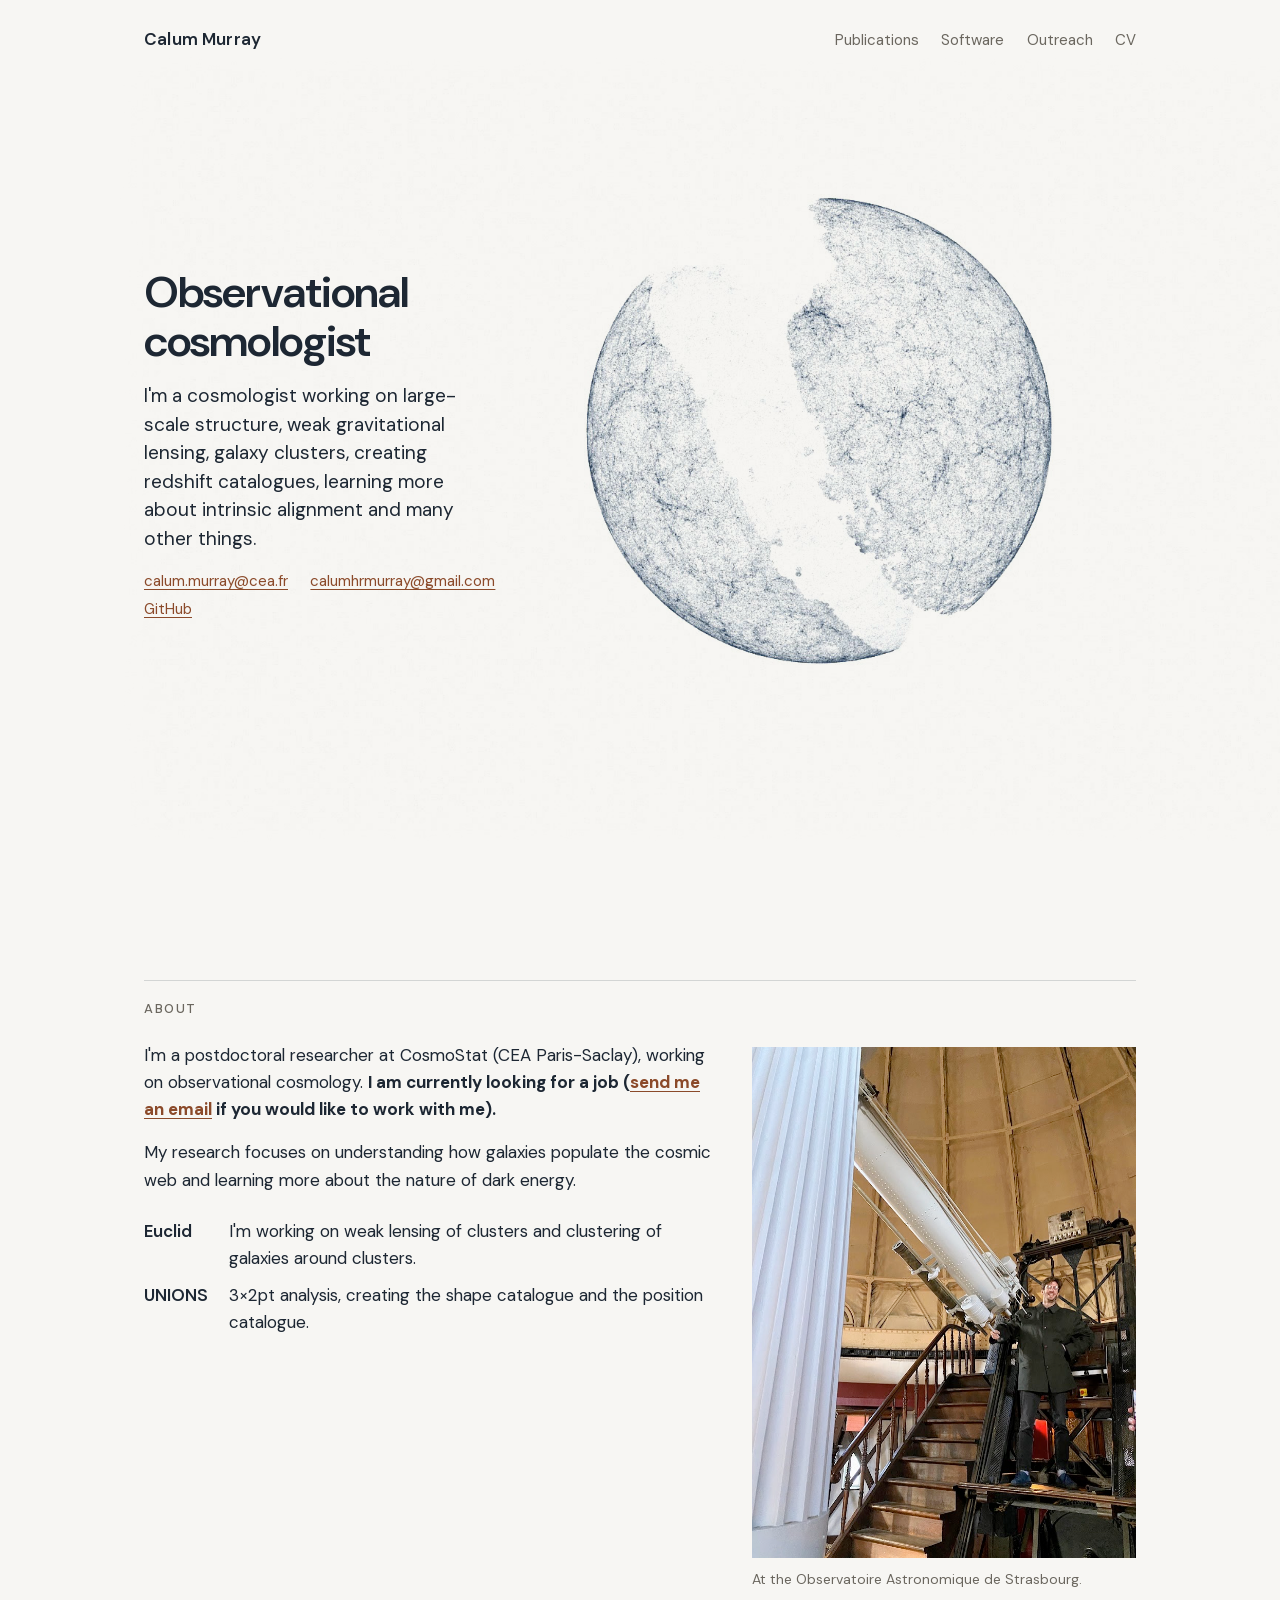
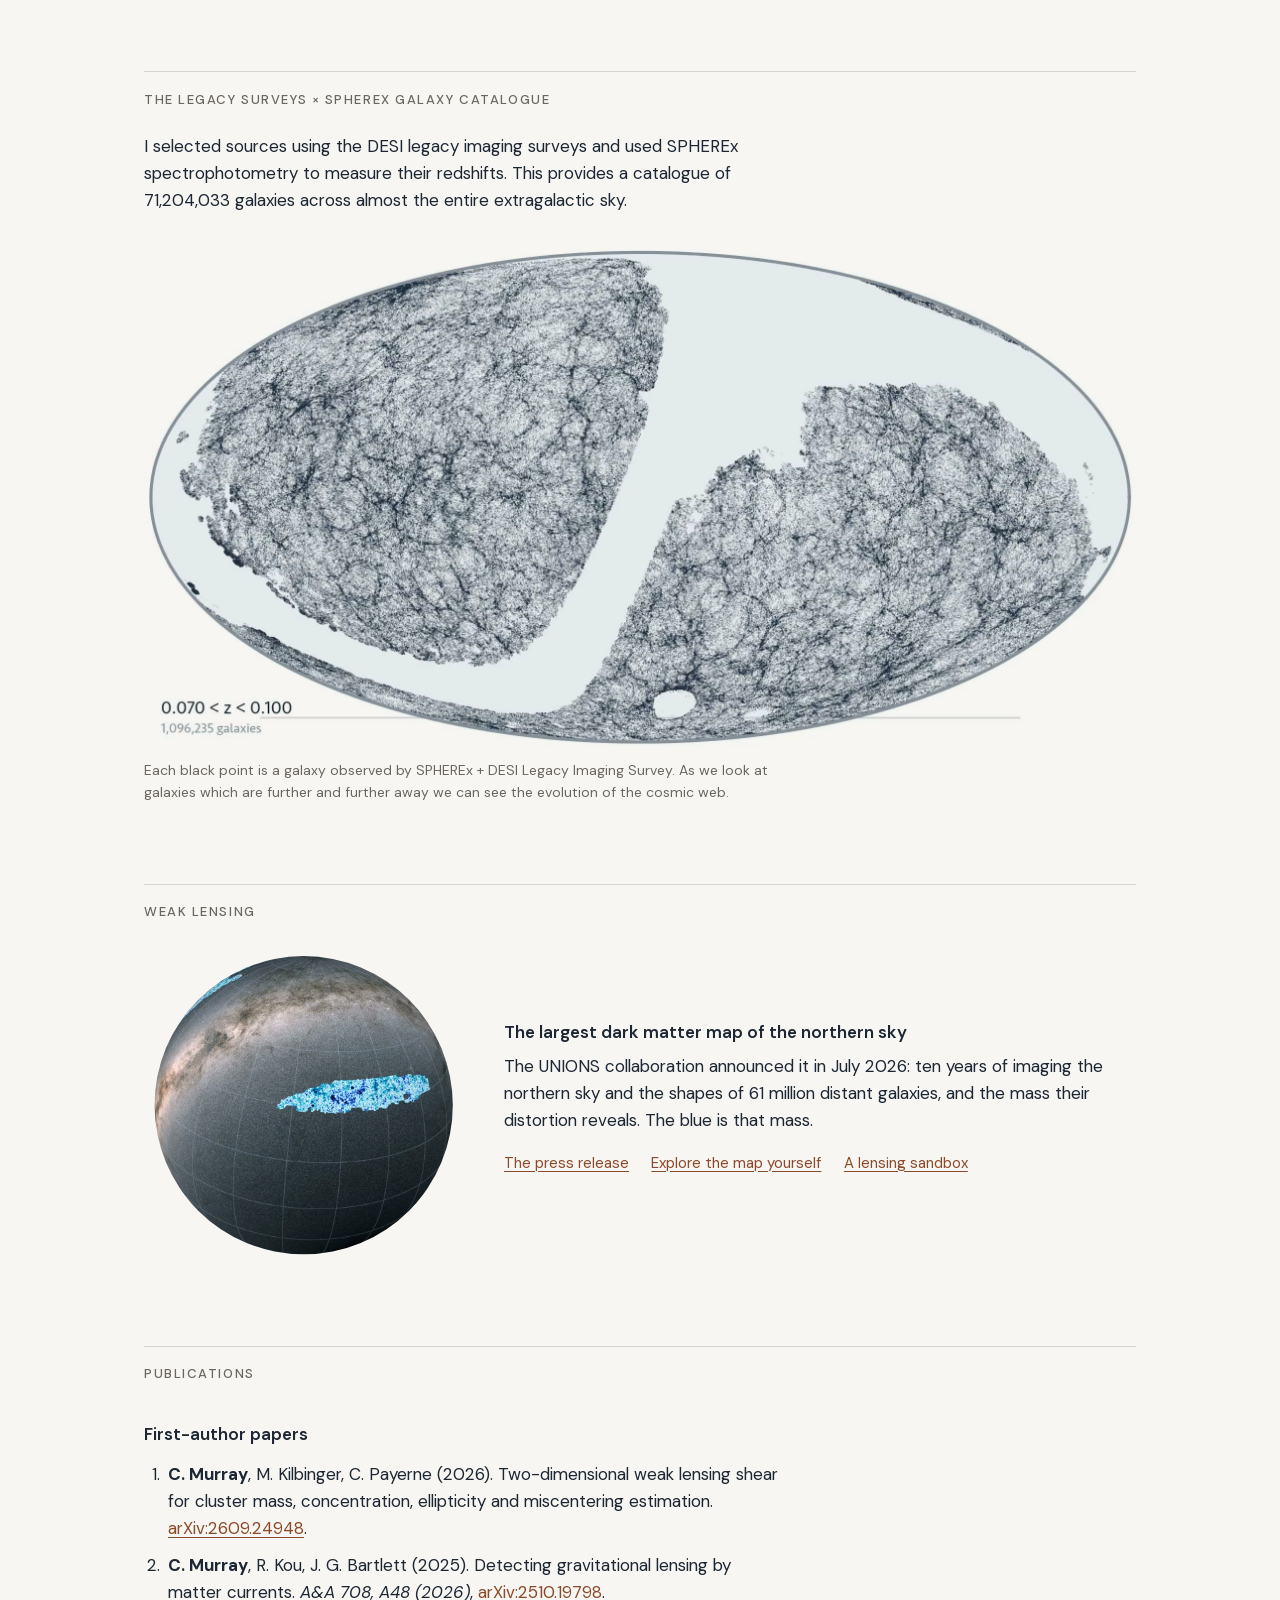
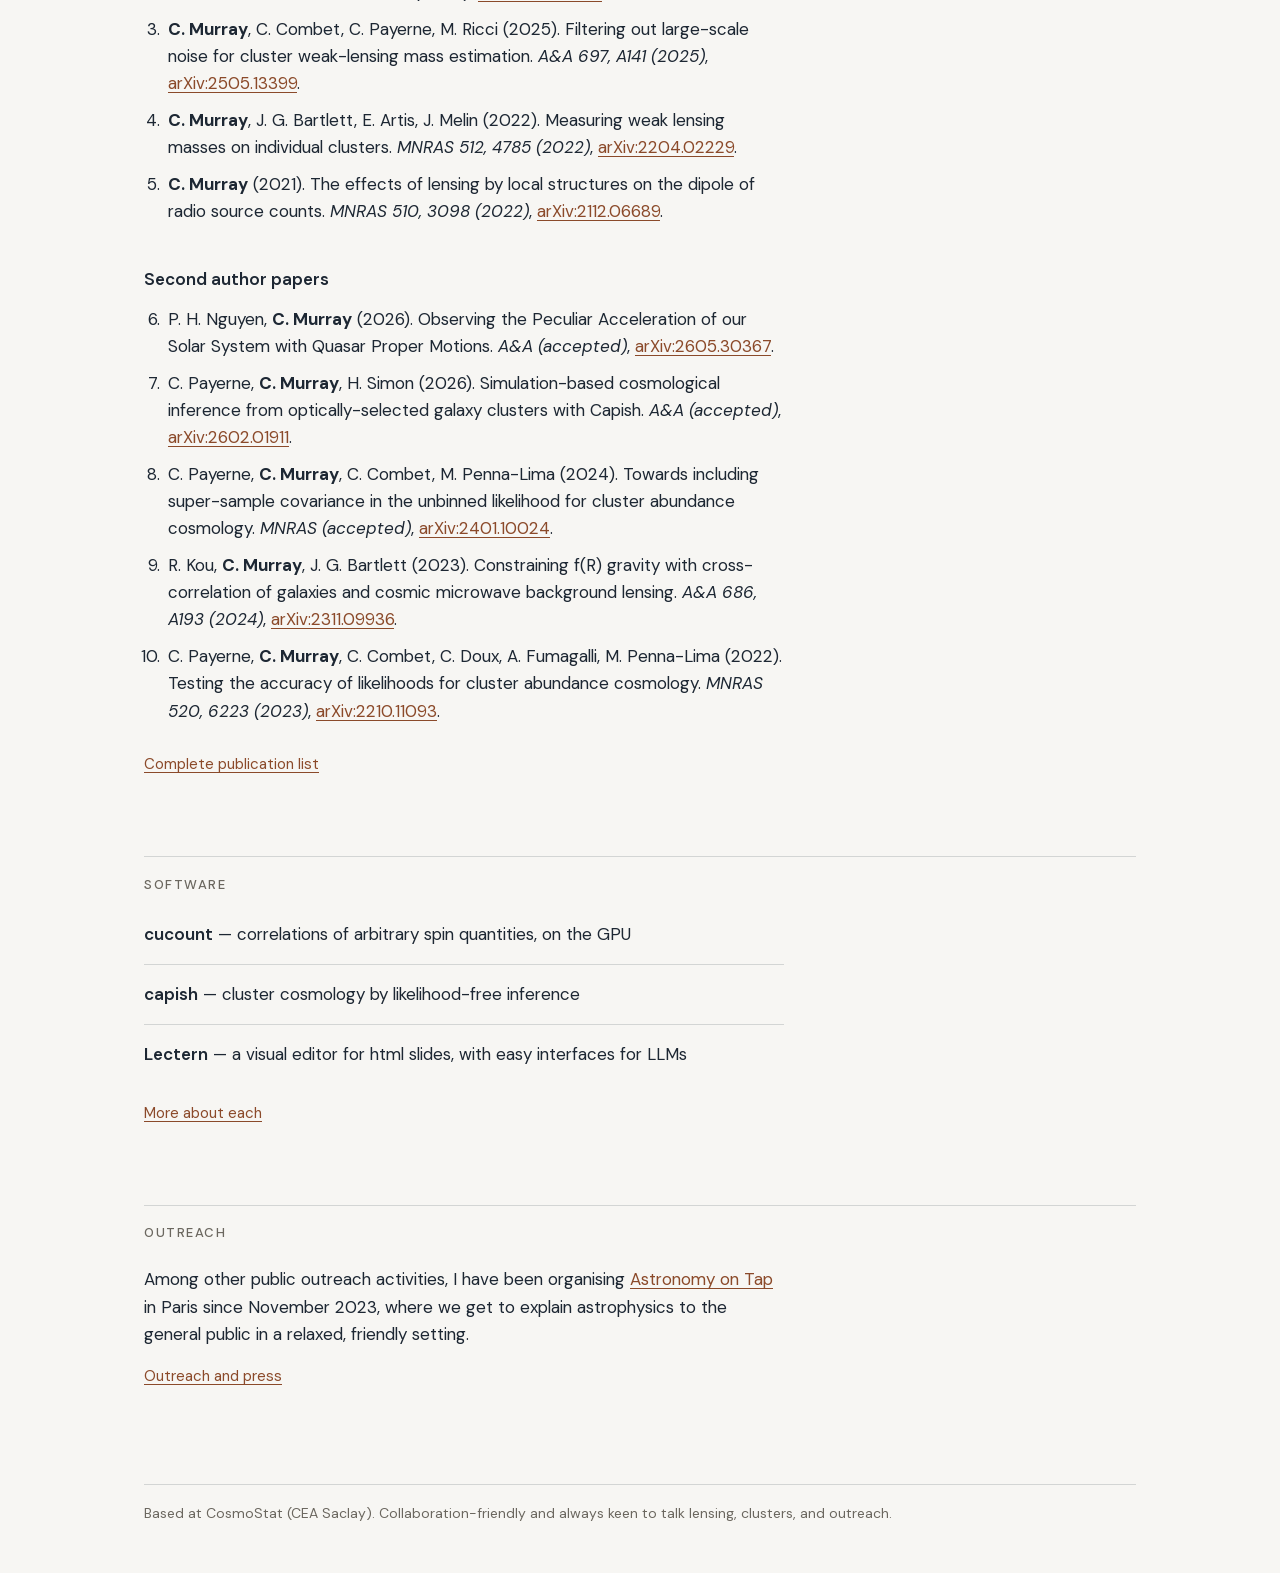
==== index.html @ e36411b6 "Merge the October changes from GitHub (fellowship film page, looping cosmic web movie, talk taken do" ====
<!DOCTYPE html>
<html lang="en">
<head>
  <meta charset="UTF-8" />
  <meta name="viewport" content="width=device-width, initial-scale=1.0" />
  <title>Calum Murray | Cosmology, Weak Lensing &amp; Galaxy Clusters</title>
  <meta
    name="description"
    content="Calum Murray is an observational cosmologist at CosmoStat, CEA Saclay, working on weak gravitational lensing, galaxy clusters, intrinsic alignments, redshift catalogues with SPHEREx, Euclid, DESC and UNIONS."
  />
  <meta name="author" content="Calum Murray" />
  <meta name="robots" content="index, follow" />
  <link rel="canonical" href="https://calumhrmurray.github.io/" />
  <meta property="og:type" content="profile" />
  <meta property="og:site_name" content="Calum Murray" />
  <meta property="og:title" content="Calum Murray | Cosmology, Weak Lensing &amp; Galaxy Clusters" />
  <meta
    property="og:description"
    content="Observational cosmologist working on weak gravitational lensing, galaxy clusters, intrinsic alignments, redshift catalogues with SPHEREx, Euclid, DESC and UNIONS."
  />
  <meta property="og:url" content="https://calumhrmurray.github.io/" />
  <meta property="og:image" content="https://calumhrmurray.github.io/assets/spherex/allsky_redshift_oldstyle_poster.jpg" />
  <meta name="twitter:card" content="summary_large_image" />
  <meta name="twitter:title" content="Calum Murray | Cosmology, Weak Lensing &amp; Galaxy Clusters" />
  <meta
    name="twitter:description"
    content="Observational cosmologist working on weak gravitational lensing, galaxy clusters, intrinsic alignments, redshift catalogues with SPHEREx, Euclid, DESC and UNIONS."
  />
  <meta name="twitter:image" content="https://calumhrmurray.github.io/assets/spherex/allsky_redshift_oldstyle_poster.jpg" />
  <link rel="icon" href="favicon.svg" type="image/svg+xml" />
  <link rel="stylesheet" href="styles.css" />
  <script type="application/ld+json">
    {
      "@context": "https://schema.org",
      "@type": "Person",
      "name": "Calum Murray",
      "url": "https://calumhrmurray.github.io/",
      "jobTitle": "Observational cosmologist",
      "email": ["mailto:calum.murray@cea.fr", "mailto:calumhrmurray@gmail.com"],
      "affiliation": {
        "@type": "Organization",
        "name": "CosmoStat, CEA Saclay",
        "url": "https://www.cosmostat.org/"
      },
      "description": "Calum Murray is an observational cosmologist working on weak gravitational lensing, galaxy clusters, intrinsic alignments and modified gravity.",
      "knowsAbout": [
        "Cosmology",
        "Weak gravitational lensing",
        "Galaxy clusters",
        "Intrinsic alignments",
        "Modified gravity",
        "Euclid",
        "LSST DESC",
        "UNIONS",
        "SPHEREx"
      ],
      "sameAs": [
        "https://www.cosmostat.org/people/calum-murray",
        "https://github.com/calumhrmurray"
      ]
    }
  </script>
</head>
<body>
  <div class="hero">
    <header class="top">
      <a class="name" href="index.html" aria-current="page">Calum Murray</a>
      <nav aria-label="Site">
        <a href="publications.html">Publications</a>
        <a href="software.html">Software</a>
        <a href="outreach.html">Outreach</a>
        <a href="cv.pdf">CV</a>
      </nav>
    </header>
    <figure class="onpaper">
      <video muted playsinline autoplay preload="auto" width="1920" height="1080" data-loop-from="23.733"
             poster="assets/spherex/spheres_poster.jpg"
             aria-label="A sphere of galaxies seen from outside. As the view draws back, larger shells of more distant galaxies grow around it, one inside the other, and the whole turns.">
        <source src="assets/spherex/spheres_small.mp4" type="video/mp4" media="(max-width: 1000px)" />
        <source src="assets/spherex/spheres.mp4" type="video/mp4" />
      </video>
    </figure>
    <div class="hero-body">
      <div>
        <h1>Observational cosmologist</h1>
        <p class="lede">I'm a cosmologist working on large-scale structure, weak gravitational lensing, galaxy clusters, creating redshift catalogues, learning more about intrinsic alignment and many other things.</p>
        <p class="links">
          <a href="mailto:calum.murray@cea.fr">calum.murray@cea.fr</a>
          <a href="mailto:calumhrmurray@gmail.com">calumhrmurray@gmail.com</a>
          <a href="https://github.com/calumhrmurray">GitHub</a>
        </p>
      </div>
    </div>
  </div>

  <main class="page">
    <h2 id="about">About</h2>
    <div class="beside">
      <div>
        <p>I'm a postdoctoral researcher at CosmoStat (CEA Paris-Saclay), working on observational cosmology. <strong>I am currently looking for a job (<a href="mailto:calum.murray@cea.fr">send me an email</a> if you would like to work with me).</strong></p>
        <p>My research focuses on understanding how galaxies populate the cosmic web and learning more about the nature of dark energy.</p>
        <dl class="roles">
          <dt>Euclid</dt>
          <dd>I'm working on weak lensing of clusters and clustering of galaxies around clusters.</dd>
          <dt>UNIONS</dt>
          <dd>3×2pt analysis, creating the shape catalogue and the position catalogue.</dd>
        </dl>
      </div>
      <figure>
        <img src="assets/calum_strasbourg.jpg" width="747" height="995" loading="lazy"
             alt="Standing beside a historic telescope inside an observatory dome." />
        <figcaption>At the Observatoire Astronomique de Strasbourg.</figcaption>
      </figure>
    </div>

    <h2 id="spherex">The Legacy Surveys × SPHEREx Galaxy Catalogue</h2>
    <p>I selected sources using the DESI legacy imaging surveys and used SPHEREx spectrophotometry to measure their redshifts. This provides a catalogue of 71,204,033 galaxies across almost the entire extragalactic sky.</p>
    <figure class="onpaper tight">
      <video muted loop playsinline preload="none" width="2000" height="1014"
             poster="assets/spherex/allsky_redshift_oldstyle_poster.jpg"
             aria-label="A Mollweide map of the whole sky, filled with galaxies from the SPHEREx catalogue. As redshift increases from 0.07 to 0.37 and back, the pattern of filaments and voids drifts and changes.">
        <source src="assets/spherex/allsky_redshift_oldstyle_loop.mp4" type="video/mp4" />
      </video>
      <figcaption>Each black point is a galaxy observed by SPHEREx + DESI Legacy Imaging Survey. As we look at galaxies which are further and further away we can see the evolution of the cosmic web.</figcaption>
    </figure>

    <h2 id="lensing">Weak lensing</h2>
    <div class="pair">
      <figure class="globe">
        <video muted loop playsinline preload="none" width="900" height="900"
               poster="assets/unions/unions_globe_poster.jpg"
               aria-label="A rotating globe of the sky. The UNIONS survey footprint glows blue where weak gravitational lensing traces the mass between us and distant galaxies.">
          <source src="assets/unions/unions_globe.mp4" type="video/mp4" />
        </video>
      </figure>
      <div>
        <h3>The largest dark matter map of the northern sky</h3>
        <p>The UNIONS collaboration announced it in July 2026: ten years of imaging the northern sky and the shapes of 61 million distant galaxies, and the mass their distortion reveals. The blue is that mass.</p>
        <p class="links">
          <a href="press-releases.html">The press release</a>
          <a href="unions_map.html">Explore the map yourself</a>
          <a href="weak_lens.html">A lensing sandbox</a>
        </p>
      </div>
    </div>

    <h2 id="publications">Publications</h2>
    <div class="text">
      <h3>First-author papers</h3>
      <ol class="refs" start="1">
        <li><strong>C. Murray</strong>, M. Kilbinger, C. Payerne (2026). Two-dimensional weak lensing shear for cluster mass, concentration, ellipticity and miscentering estimation. <a href="https://arxiv.org/abs/2609.24948">arXiv:2609.24948</a>.</li>
        <li><strong>C. Murray</strong>, R. Kou, J. G. Bartlett (2025). Detecting gravitational lensing by matter currents. <em>A&amp;A 708, A48 (2026)</em>, <a href="https://arxiv.org/abs/2510.19798">arXiv:2510.19798</a>.</li>
        <li><strong>C. Murray</strong>, C. Combet, C. Payerne, M. Ricci (2025). Filtering out large-scale noise for cluster weak-lensing mass estimation. <em>A&amp;A 697, A141 (2025)</em>, <a href="https://arxiv.org/abs/2505.13399">arXiv:2505.13399</a>.</li>
        <li><strong>C. Murray</strong>, J. G. Bartlett, E. Artis, J. Melin (2022). Measuring weak lensing masses on individual clusters. <em>MNRAS 512, 4785 (2022)</em>, <a href="https://arxiv.org/abs/2204.02229">arXiv:2204.02229</a>.</li>
        <li><strong>C. Murray</strong> (2021). The effects of lensing by local structures on the dipole of radio source counts. <em>MNRAS 510, 3098 (2022)</em>, <a href="https://arxiv.org/abs/2112.06689">arXiv:2112.06689</a>.</li>
      </ol>
      <h3>Second author papers</h3>
      <ol class="refs" start="6">
        <li>P. H. Nguyen, <strong>C. Murray</strong> (2026). Observing the Peculiar Acceleration of our Solar System with Quasar Proper Motions. <em>A&amp;A (accepted)</em>, <a href="https://arxiv.org/abs/2605.30367">arXiv:2605.30367</a>.</li>
        <li>C. Payerne, <strong>C. Murray</strong>, H. Simon (2026). Simulation-based cosmological inference from optically-selected galaxy clusters with Capish. <em>A&amp;A (accepted)</em>, <a href="https://arxiv.org/abs/2602.01911">arXiv:2602.01911</a>.</li>
        <li>C. Payerne, <strong>C. Murray</strong>, C. Combet, M. Penna-Lima (2024). Towards including super-sample covariance in the unbinned likelihood for cluster abundance cosmology. <em>MNRAS (accepted)</em>, <a href="https://arxiv.org/abs/2401.10024">arXiv:2401.10024</a>.</li>
        <li>R. Kou, <strong>C. Murray</strong>, J. G. Bartlett (2023). Constraining f(R) gravity with cross-correlation of galaxies and cosmic microwave background lensing. <em>A&amp;A 686, A193 (2024)</em>, <a href="https://arxiv.org/abs/2311.09936">arXiv:2311.09936</a>.</li>
        <li>C. Payerne, <strong>C. Murray</strong>, C. Combet, C. Doux, A. Fumagalli, M. Penna-Lima (2022). Testing the accuracy of likelihoods for cluster abundance cosmology. <em>MNRAS 520, 6223 (2023)</em>, <a href="https://arxiv.org/abs/2210.11093">arXiv:2210.11093</a>.</li>
      </ol>
      <p class="links" style="margin-top:1.4rem"><a href="publications.html">Complete publication list</a></p>
    </div>

    <h2 id="software">Software</h2>
    <ul class="entries">
      <li><strong>cucount</strong> — correlations of arbitrary spin quantities, on the GPU</li>
      <li><strong>capish</strong> — cluster cosmology by likelihood-free inference</li>
      <li><strong>Lectern</strong> — a visual editor for html slides, with easy interfaces for LLMs</li>
    </ul>
    <p class="links" style="margin-top:1rem"><a href="software.html">More about each</a></p>

    <h2 id="outreach">Outreach</h2>
    <p>Among other public outreach activities, I have been organising <a href="https://astronomyontap.org/">Astronomy on Tap</a> in Paris since November 2023, where we get to explain astrophysics to the general public in a relaxed, friendly setting.</p>
    <p class="links"><a href="outreach.html">Outreach and press</a></p>
  </main>

  <footer>
    <p>Based at CosmoStat (CEA Saclay). Collaboration-friendly and always keen to talk lensing, clusters, and outreach.</p>
  </footer>

  <div id="lb" hidden role="dialog" aria-modal="true" aria-label="Enlarged figure"><button aria-label="Close">×</button><p></p></div>
  <script src="site.js"></script>
</body>
</html>
---- styles.css ----
/* Ink on off-white paper. The films are on white and multiplied onto the page, so they take its colour
   whatever it is: change --paper and nothing else. */
@font-face { font-family: "DM Sans"; font-style: normal; font-weight: 400 700; font-display: swap; src: url(assets/fonts/dm-sans.woff2) format("woff2"); }
@font-face { font-family: "DM Sans"; font-style: italic; font-weight: 400 700; font-display: swap; src: url(assets/fonts/dm-sans-italic.woff2) format("woff2"); }
:root {
  --paper: #f7f6f3;
  --ink: #1d2733;
  --quiet: #6b675f;
  --accent: #8b4a2a;          /* the films' burnt sienna */
  --rule: rgba(29, 39, 51, 0.16);
  /* the two faces: change them here and nowhere else */
  --text: "DM Sans", -apple-system, BlinkMacSystemFont, "Helvetica Neue", Helvetica, Arial, sans-serif;
  --label: var(--text);
  --measure: 40rem;           /* the width of a column of text */
  --page: 68rem;
  --pad: clamp(1.25rem, 4vw, 3rem);
}

* { box-sizing: border-box; }

html { -webkit-text-size-adjust: 100%; }

body {
  margin: 0;
  background: var(--paper);
  color: var(--ink);
  font-family: var(--text);
  font-size: 1.0625rem;
  line-height: 1.6;
}

a { color: var(--accent); text-decoration-thickness: 1px; text-underline-offset: 0.18em; }
a:hover { color: var(--ink); }

/* one left edge for everything: the name, the headings, the text */
.page { max-width: var(--page); margin: 0 auto; padding: 0 var(--pad); }
.page > p, .page > ul, .page > ol, .page > dl, .page > h1, .text { max-width: var(--measure); }

/* ---- top line ---- */
.top {
  display: flex;
  flex-wrap: wrap;
  justify-content: space-between;
  align-items: baseline;
  gap: 0.3rem 1.5rem;
  max-width: var(--page);
  width: 100%;
  margin: 0 auto;
  padding: 1.6rem var(--pad) 0;
}
.top a { color: var(--ink); text-decoration: none; }
.top .name { font-size: 1.0625rem; font-weight: 600; letter-spacing: 0.01em; }
.top nav { display: flex; flex-wrap: wrap; gap: 0.2rem 1.4rem; font-family: var(--label); font-size: 0.9375rem; }
.top nav a { color: var(--quiet); border-bottom: 1px solid transparent; }
.top nav a:hover, .top nav a[aria-current="page"] { color: var(--ink); border-bottom-color: var(--ink); }

/* ---- the first screen: the film is the page, and a few words stand on it ---- */
.hero { position: relative; min-height: 100vh; min-height: 100svh; display: flex; flex-direction: column; overflow: hidden; }
.hero .top, .hero-body { position: relative; z-index: 1; }
.hero-body { flex: 1; display: flex; align-items: center; max-width: var(--page); width: 100%; margin: 0 auto; padding: 0 var(--pad) 3rem; pointer-events: none; }
.hero-body > div { max-width: 22rem; pointer-events: auto; }
.hero h1 { margin: 0 0 1rem; }
/* the film is 16:9 with the sphere at its centre: as tall as the screen, its centre set right of the words */
.hero figure { position: absolute; inset: 0; margin: 0; }
.hero video {
  position: absolute; top: 50%; left: 64%; transform: translate(-50%, -50%);
  height: min(100%, 62vw); width: auto; max-width: none; aspect-ratio: 16 / 9;
}
@media (max-width: 1000px) {
  /* narrow: the film above, the words below it */
  .hero { min-height: 0; }
  .hero figure { position: relative; inset: auto; order: 1; height: 88vw; overflow: hidden; }
  .hero video { left: 50%; height: 100%; }
  .hero-body { order: 2; padding-top: 0.5rem; }
  .hero-body > div { max-width: var(--measure); }
}

/* ---- headings ---- */
h1 {
  margin: 4rem 0 1rem;
  font-weight: 600;
  font-size: clamp(2rem, 4.6vw, 2.75rem);
  line-height: 1.12;
  letter-spacing: -0.02em;
  text-wrap: balance;
}
h2 {
  margin: 5rem 0 1.4rem;
  padding-top: 1.1rem;
  border-top: 1px solid var(--rule);
  font-family: var(--label);
  font-weight: 500;
  font-size: 0.8125rem;
  letter-spacing: 0.12em;
  text-transform: uppercase;
  color: var(--quiet);
}
h3 { margin: 2.4rem 0 0.6rem; font-weight: 600; font-size: 1.0625rem; line-height: 1.35; max-width: var(--measure); }
p { margin: 0 0 1rem; }
.lede { font-size: 1.1875rem; line-height: 1.5; }
.quiet { color: var(--quiet); }
.small { font-family: var(--label); font-size: 0.875rem; line-height: 1.55; color: var(--quiet); }
.links { display: flex; flex-wrap: wrap; gap: 0.25rem 1.4rem; font-family: var(--label); font-size: 0.9375rem; margin: 0 0 1rem; }
code { font-family: Menlo, Consolas, monospace; font-size: 0.86em; }

/* ---- figures and films ---- */
figure { margin: 2rem 0; }
figure img, figure video { display: block; width: 100%; height: auto; }
figcaption { margin-top: 0.7rem; max-width: var(--measure); font-family: var(--label); font-size: 0.875rem; line-height: 1.55; color: var(--quiet); }
/* a film on white paper, multiplied onto the page: white becomes the page, ink stays ink */
.onpaper video {
  mix-blend-mode: multiply;
  -webkit-mask-image: linear-gradient(to right, transparent, #000 4%, #000 96%, transparent), linear-gradient(to bottom, transparent, #000 4%, #000 96%, transparent);
  -webkit-mask-composite: source-in;
  mask-image: linear-gradient(to right, transparent, #000 4%, #000 96%, transparent), linear-gradient(to bottom, transparent, #000 4%, #000 96%, transparent);
  mask-composite: intersect;
}
.onpaper.tight video { -webkit-mask-image: none; mask-image: none; }
/* the UNIONS globe is a disc on black: only the disc is shown */
.globe video { clip-path: circle(46.6% at 49.9% 49.9%); }

/* text beside a picture */
.beside { display: grid; grid-template-columns: minmax(0, var(--measure)) minmax(0, 24rem); justify-content: space-between; gap: 2.5rem; align-items: start; }
.beside figure { margin: 0.3rem 0 0; }
.pair { display: grid; grid-template-columns: minmax(0, 20rem) minmax(0, var(--measure)); gap: 2.5rem; align-items: center; }
.pair figure { margin: 0; }
.pair h3 { margin-top: 0; }
@media (max-width: 820px) {
  .beside { grid-template-columns: 1fr; gap: 1.8rem; }
  .pair { grid-template-columns: 1fr; gap: 1.2rem; }
  .pair figure { max-width: 22rem; }
}

/* ---- lists of things ---- */
.entries { list-style: none; margin: 0; padding: 0; }
.entries > li { padding: 1rem 0; border-top: 1px solid var(--rule); }
.entries > li:first-child { border-top: 0; padding-top: 0.2rem; }
.entries strong { font-weight: 600; }
.entries p { margin: 0.4rem 0 0; }
.entries .links { margin: 0.5rem 0 0; }
ol.refs { margin: 0; padding-left: 1.3rem; }
ol.refs li { padding: 0.3rem 0 0.3rem 0.2rem; }
dl.roles { margin: 1.5rem 0 0; display: grid; grid-template-columns: max-content 1fr; gap: 0.6rem 1.3rem; }
dl.roles dt { font-weight: 600; }
dl.roles dd { margin: 0; }

.posters { display: grid; grid-template-columns: repeat(auto-fill, minmax(11rem, 1fr)); gap: 1.6rem; margin: 1.6rem 0; }
.posters figure { margin: 0; }

footer { max-width: var(--page); margin: 6rem auto 0; padding: 0 var(--pad) 3rem; font-family: var(--label); font-size: 0.875rem; color: var(--quiet); }
footer p { border-top: 1px solid var(--rule); padding-top: 1.1rem; margin: 0; }

/* ---- a figure or film, opened large ---- */
figure img, figure video { cursor: zoom-in; }
figure video[controls] { cursor: auto; }
#lb {
  position: fixed; inset: 0; z-index: 50; background: rgba(10, 12, 16, 0.92);
  display: flex; flex-direction: column; align-items: center; justify-content: center; gap: 10px;
  padding: max(16px, env(safe-area-inset-top, 0px)) 16px 16px; cursor: zoom-out;
}
#lb[hidden] { display: none; }
#lb img, #lb video { max-width: 100%; max-height: 85vh; object-fit: contain; background: #fff; border-radius: 4px; }
#lb p { color: #dde3ec; max-width: 90ch; font-family: var(--label); font-size: 0.9rem; margin: 0; }
#lb button { position: absolute; top: max(10px, env(safe-area-inset-top, 0px)); right: 14px; font-size: 28px; background: none; border: 0; color: #fff; cursor: pointer; }

:focus-visible { outline: 2px solid var(--accent); outline-offset: 3px; }
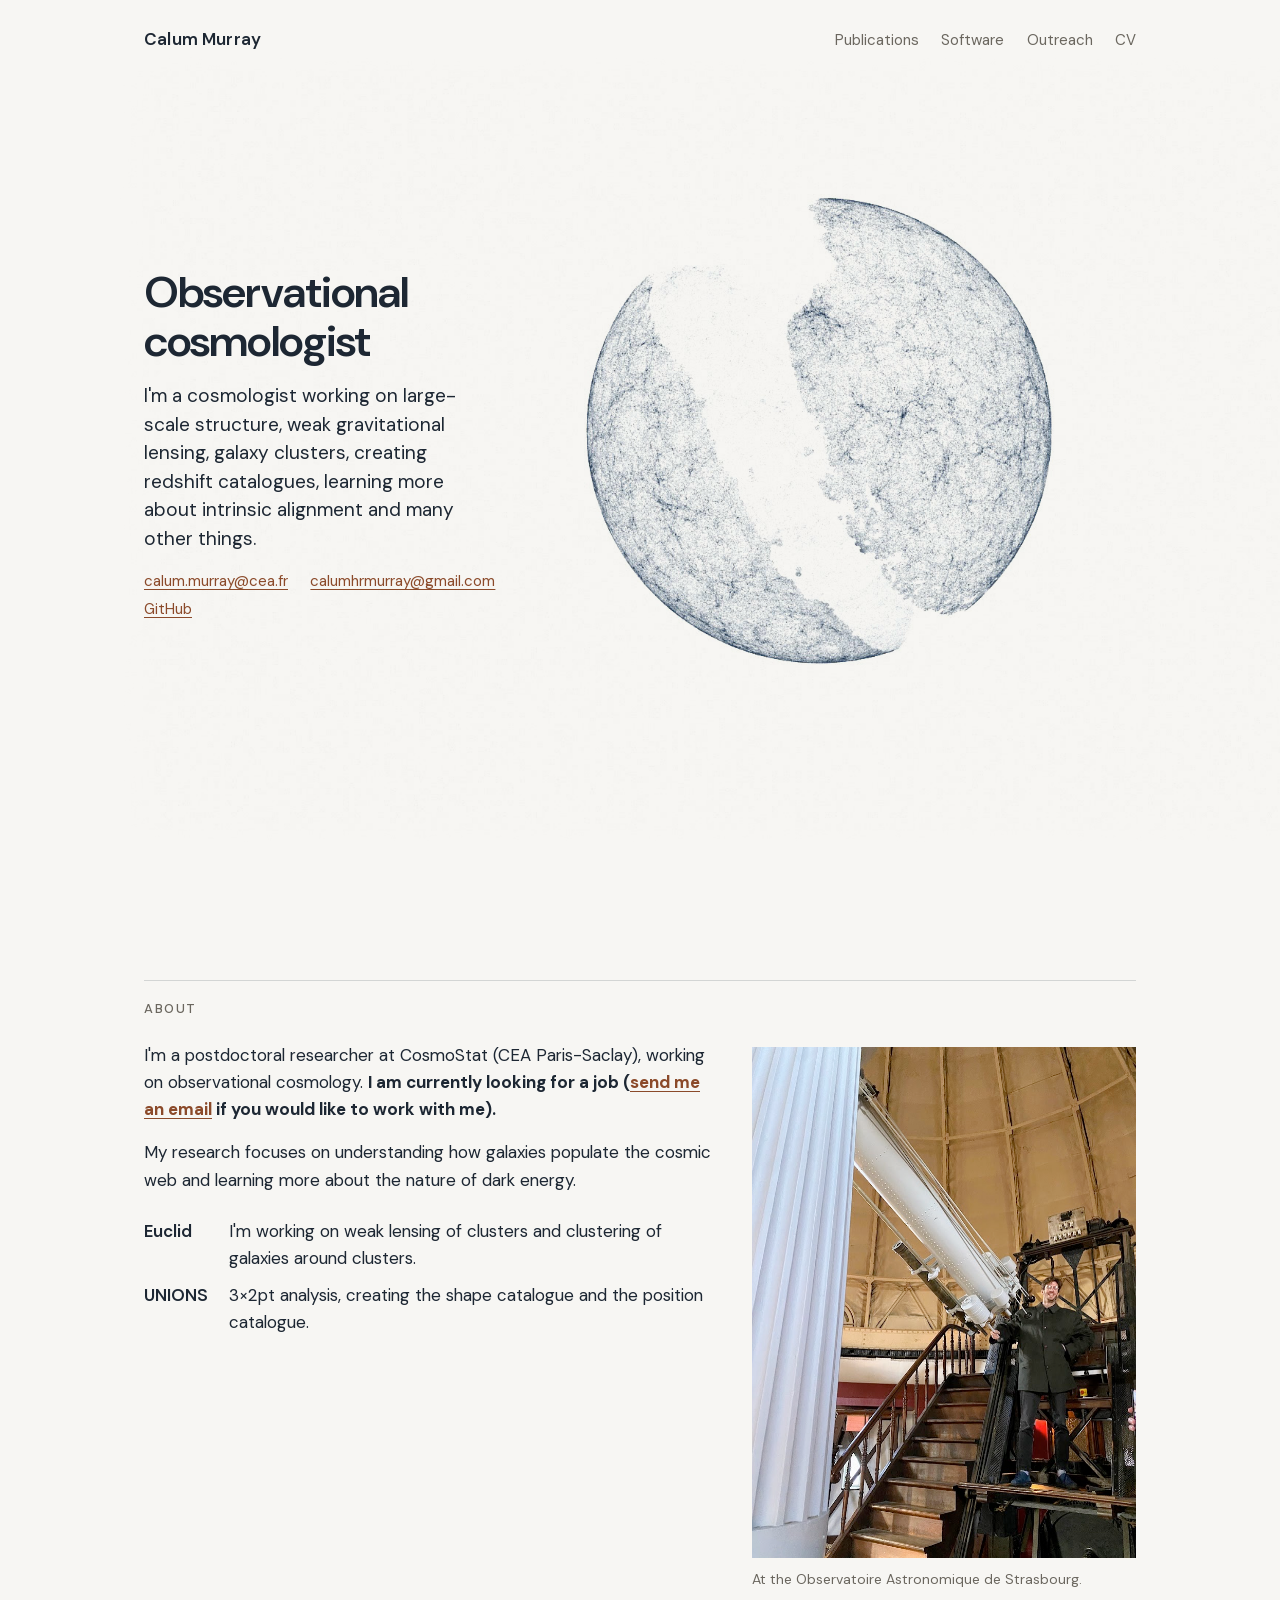
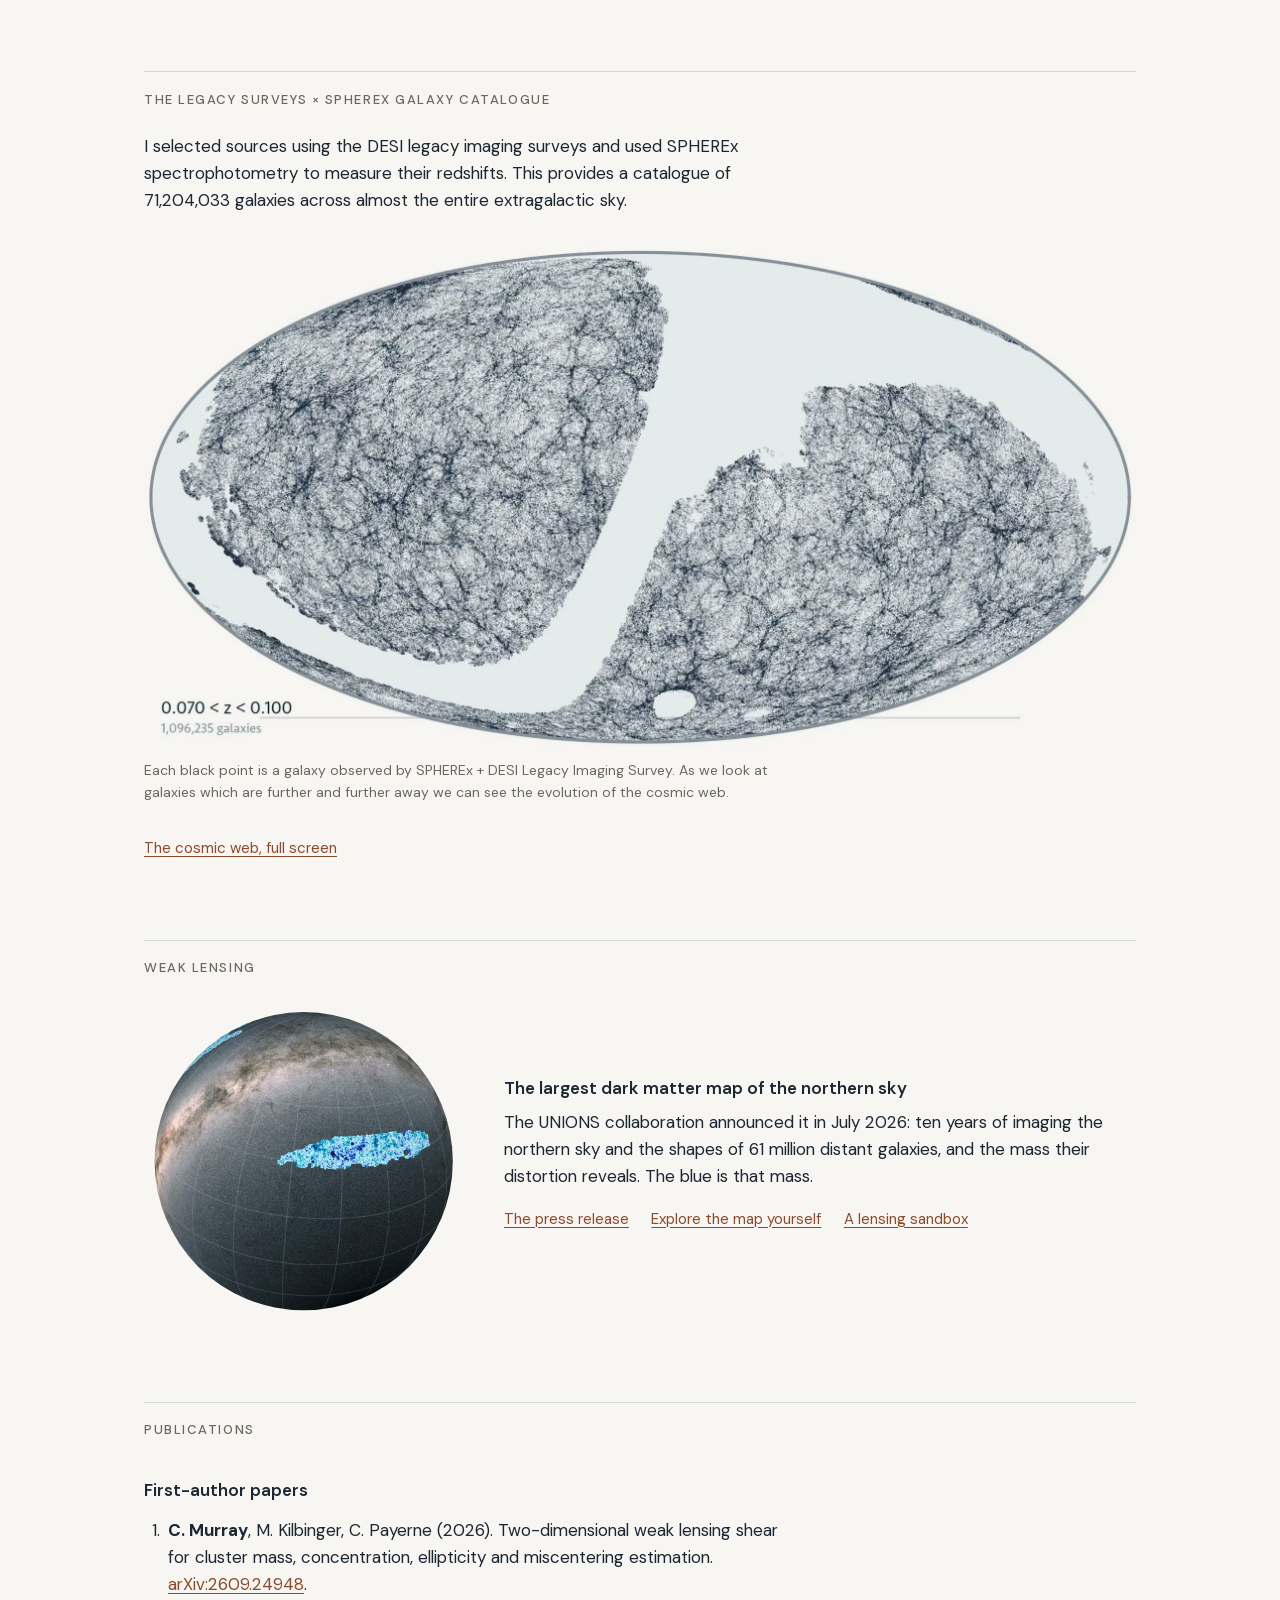
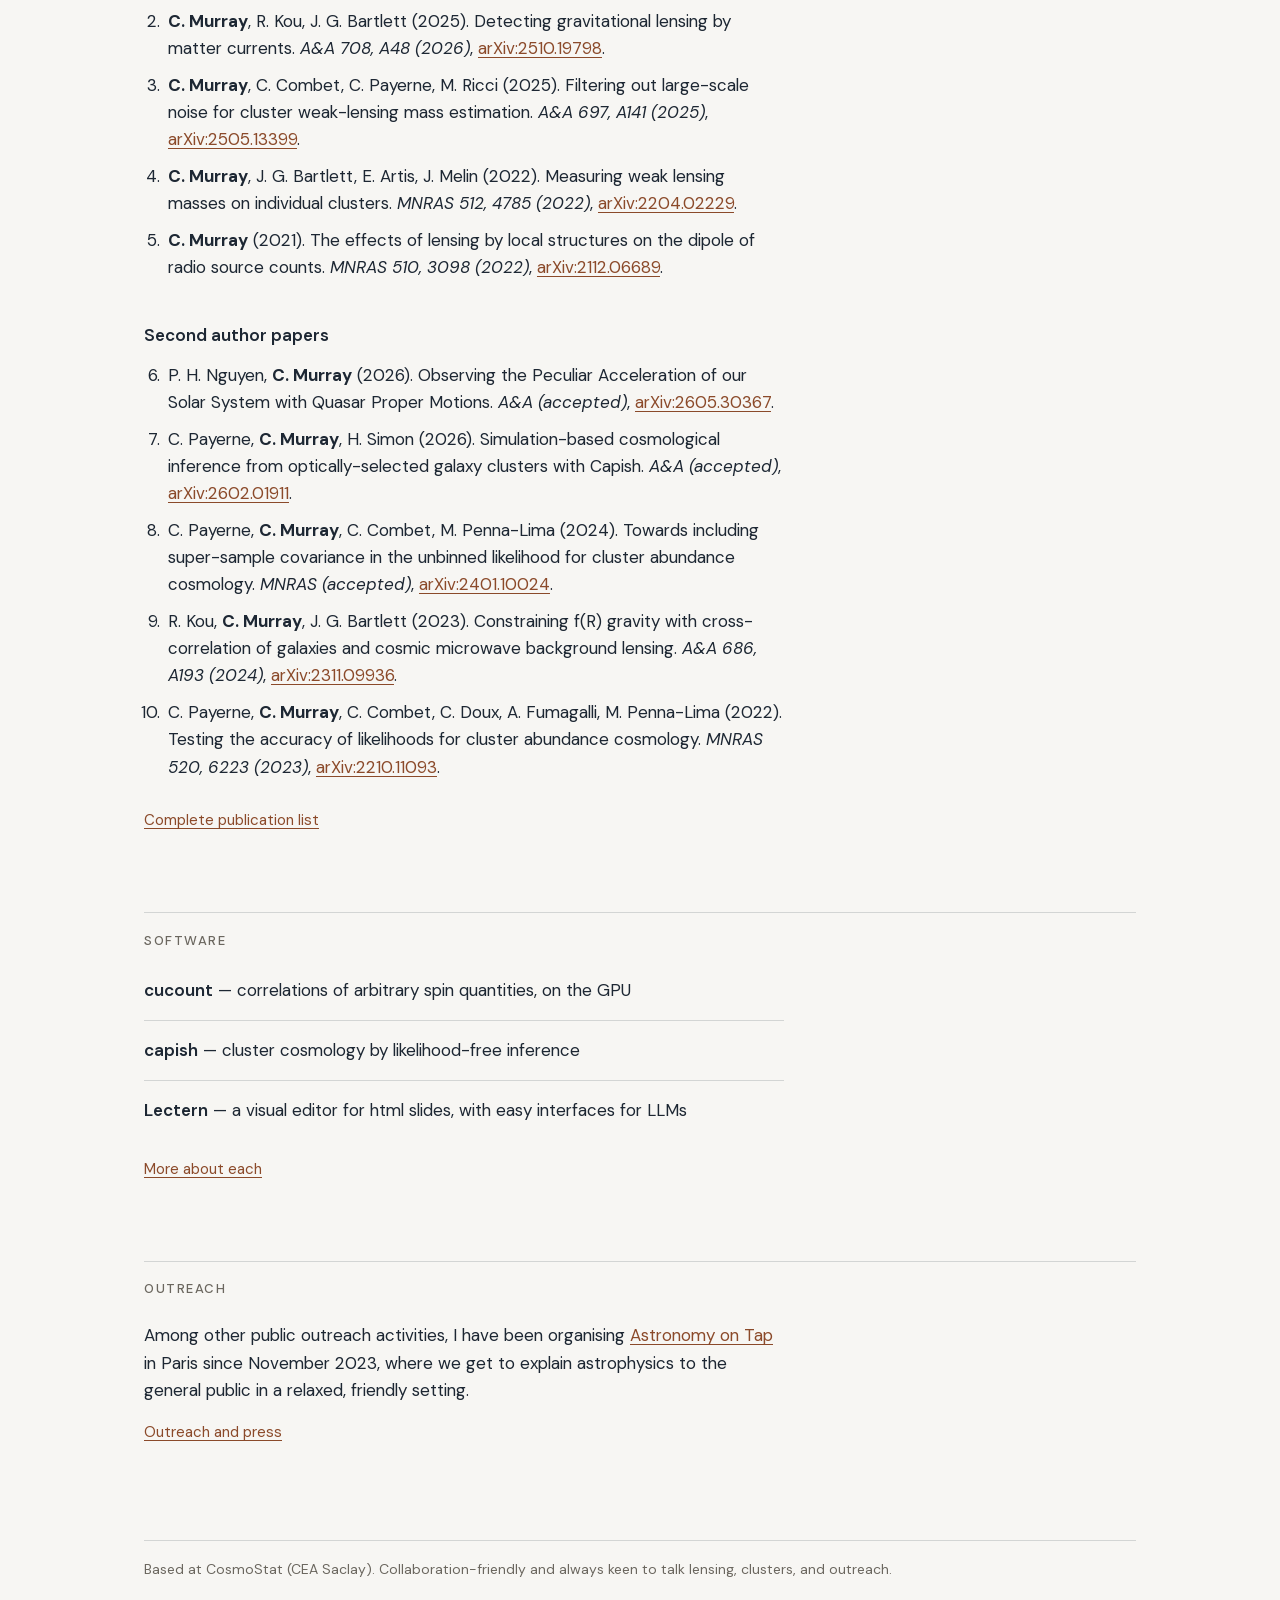
==== commit 82ed1a13: "Home: link the cosmic web page from the catalogue section Co-Authored-By: Claude Fable 5.2 <noreply@" ====
--- a/index.html
+++ b/index.html
@@ -123,6 +123,7 @@
       </video>
       <figcaption>Each black point is a galaxy observed by SPHEREx + DESI Legacy Imaging Survey. As we look at galaxies which are further and further away we can see the evolution of the cosmic web.</figcaption>
     </figure>
+    <p class="links"><a href="spherex-sky.html">The cosmic web, full screen</a></p>
 
     <h2 id="lensing">Weak lensing</h2>
     <div class="pair">
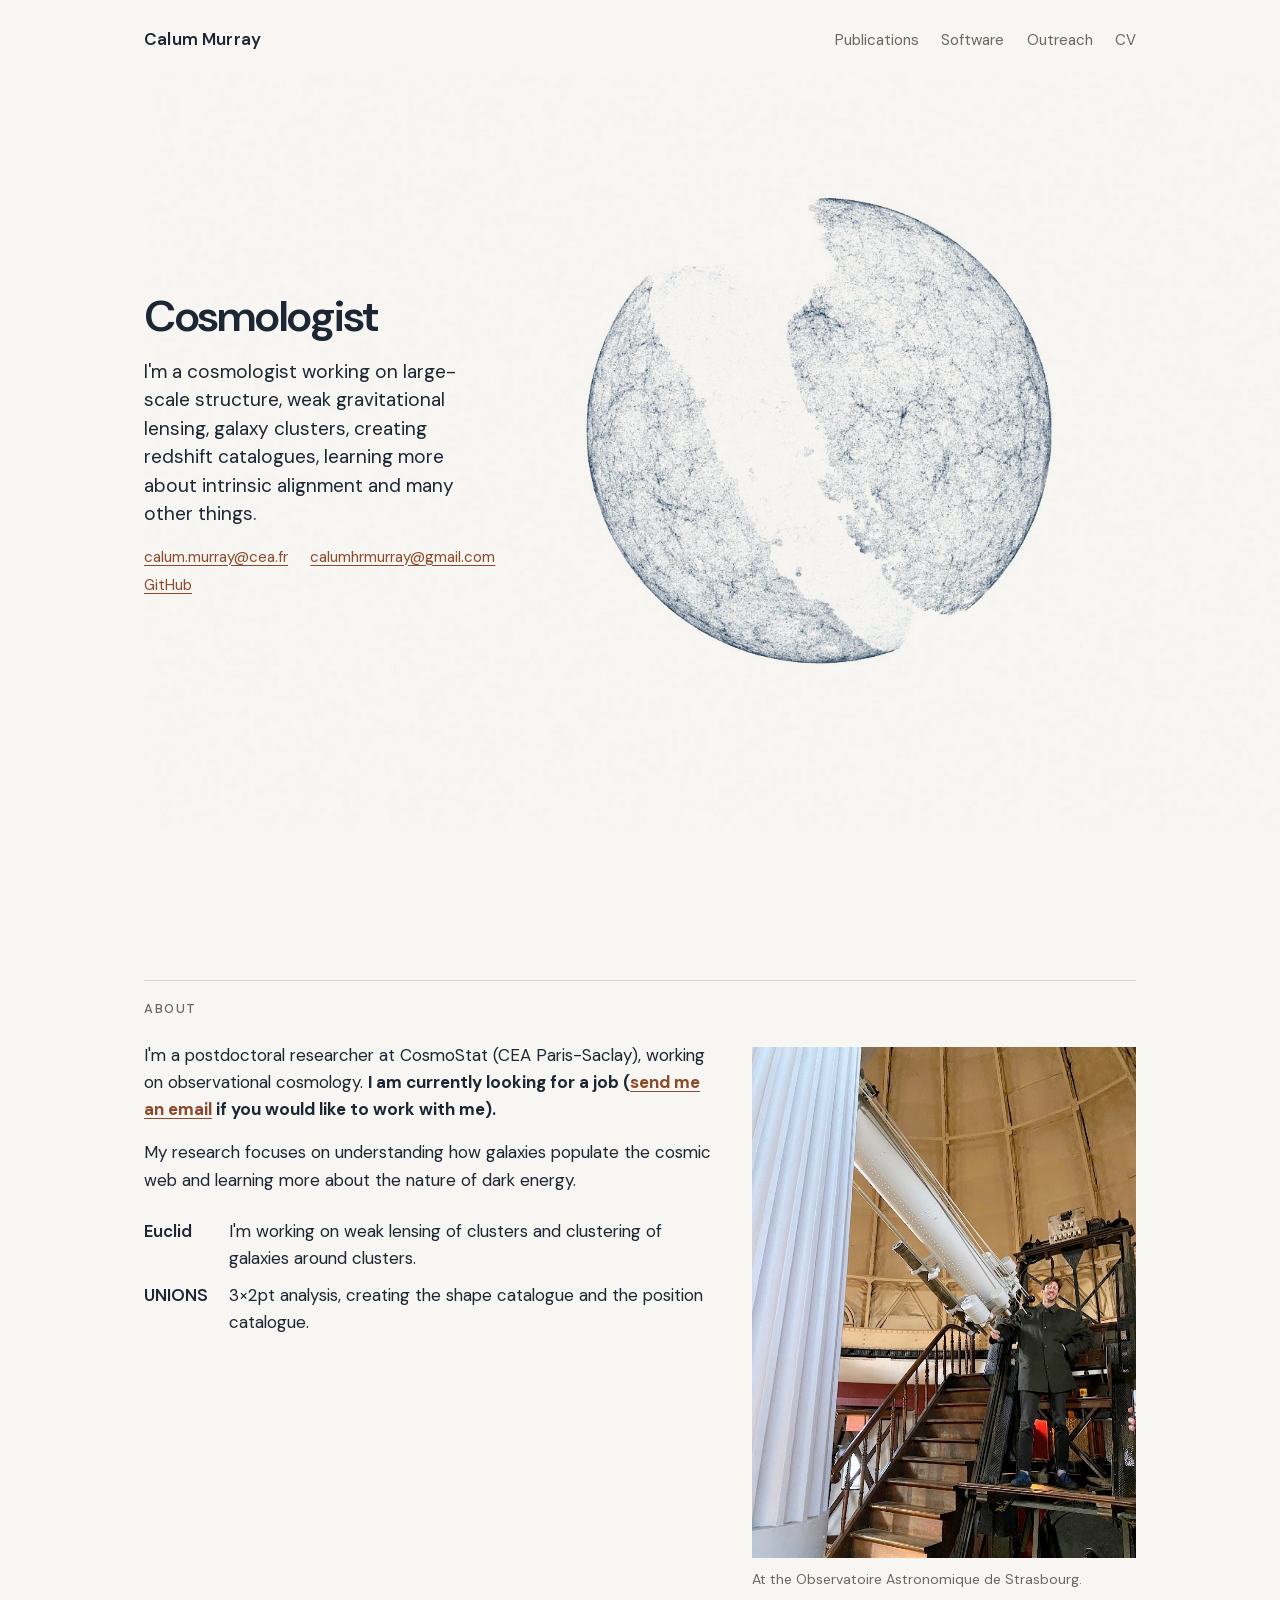
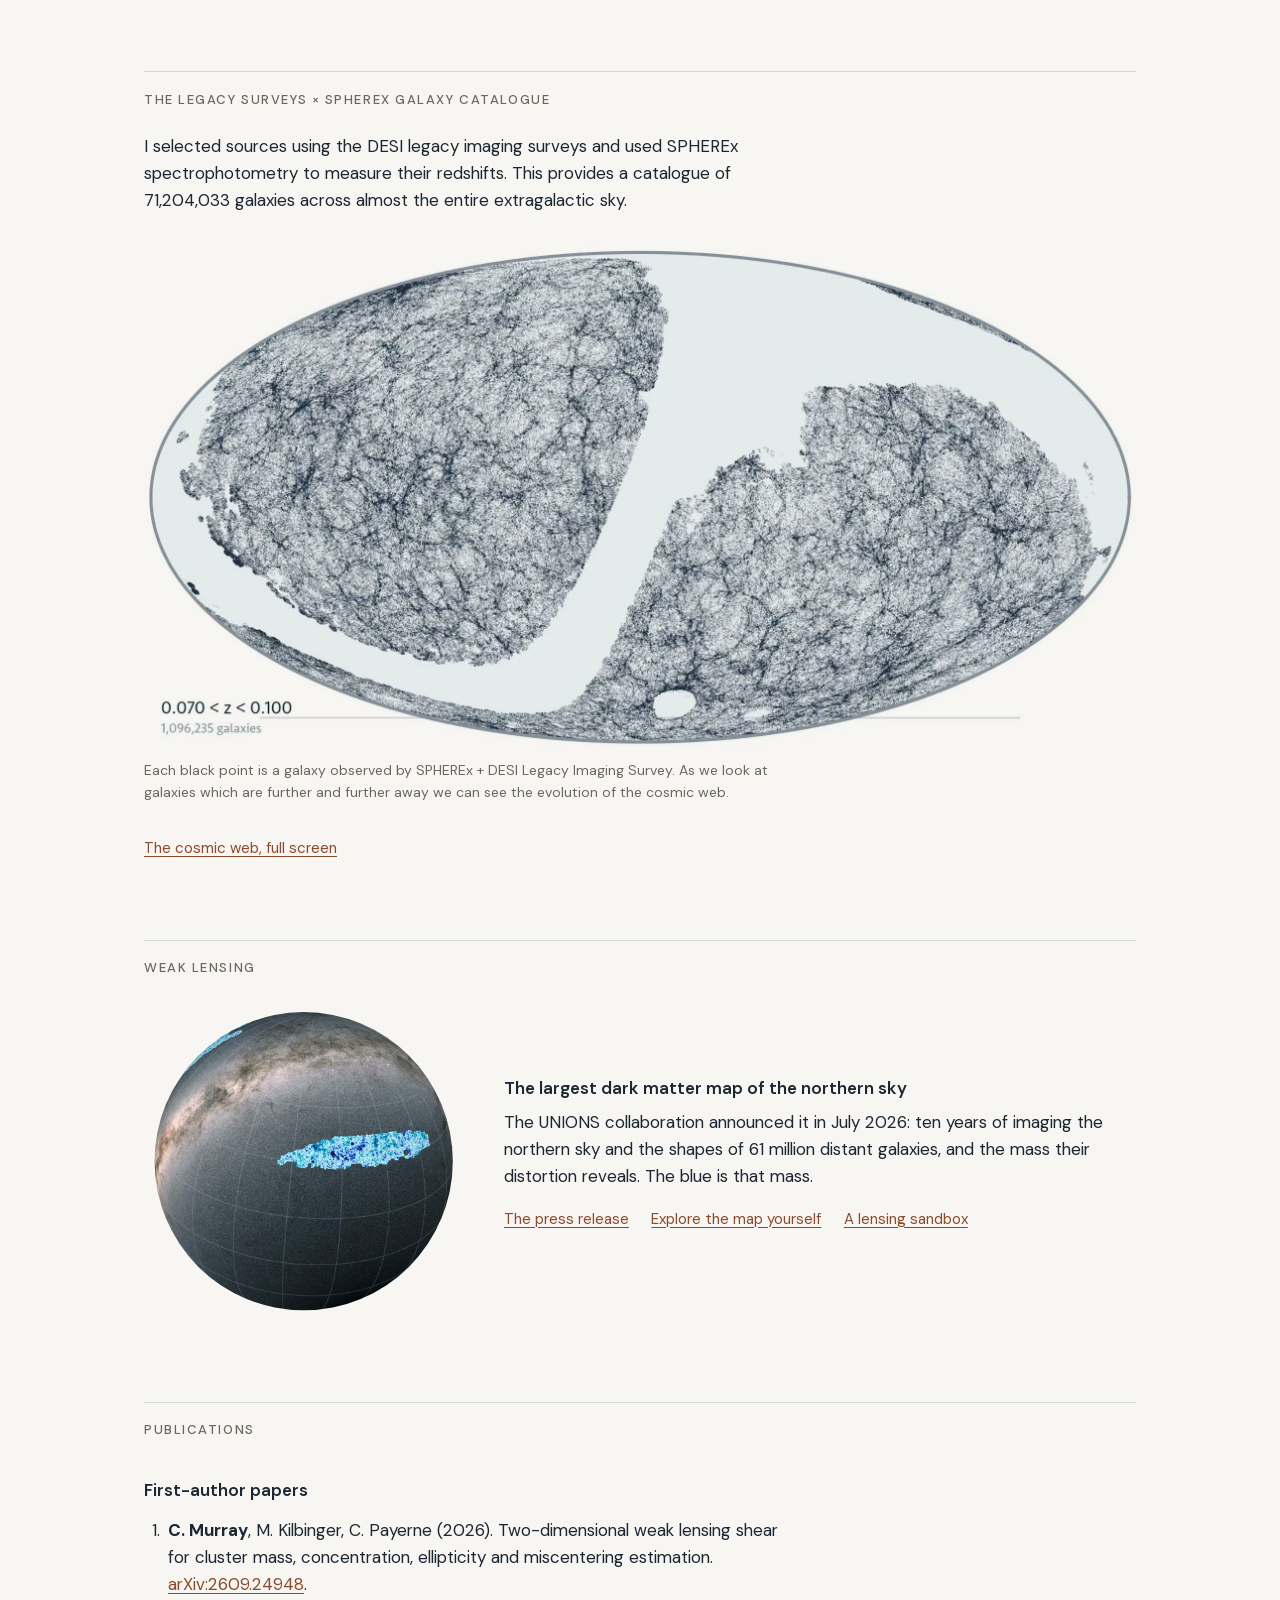
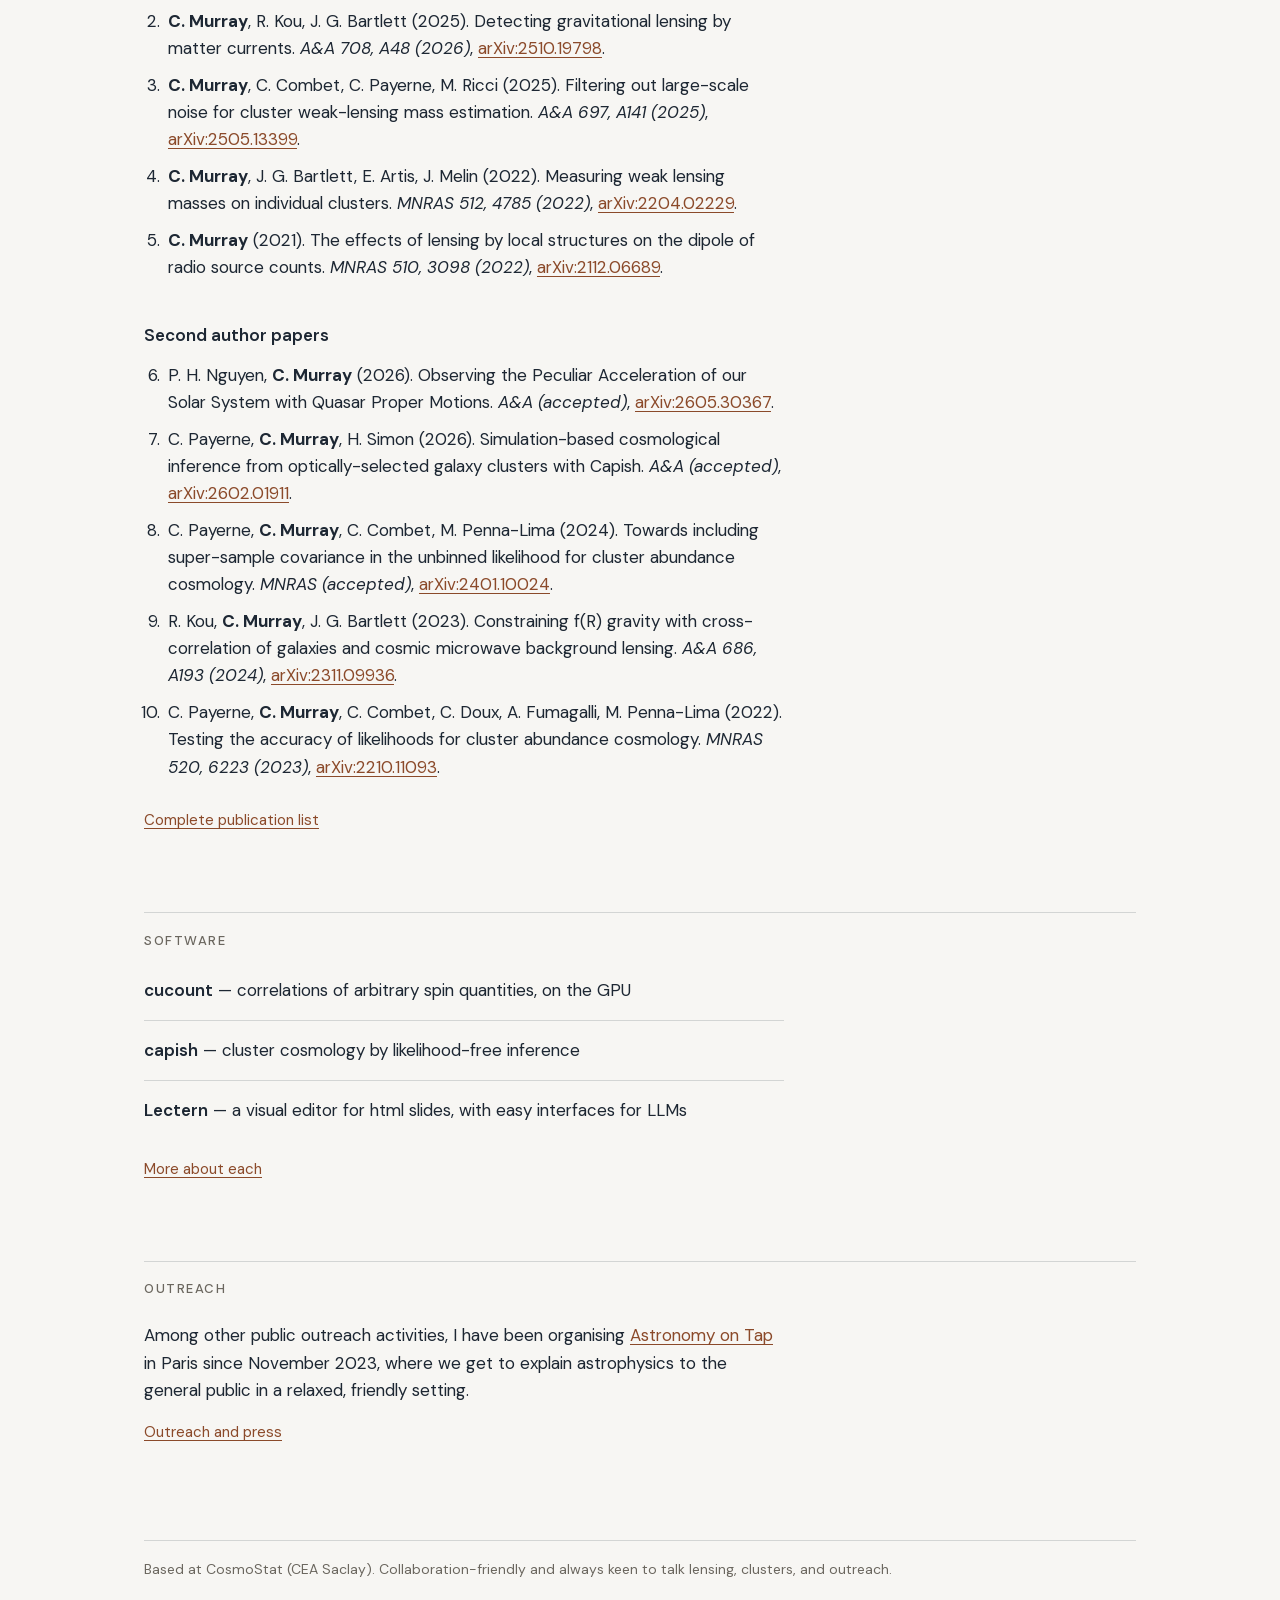
==== commit 160de8d6: "Cosmologist, not observational cosmologist Co-Authored-By: Claude Fable 5.2 <noreply@anthropic.com>" ====
--- a/index.html
+++ b/index.html
@@ -6,7 +6,7 @@
   <title>Calum Murray | Cosmology, Weak Lensing &amp; Galaxy Clusters</title>
   <meta
     name="description"
-    content="Calum Murray is an observational cosmologist at CosmoStat, CEA Saclay, working on weak gravitational lensing, galaxy clusters, intrinsic alignments, redshift catalogues with SPHEREx, Euclid, DESC and UNIONS."
+    content="Calum Murray is a cosmologist at CosmoStat, CEA Saclay, working on weak gravitational lensing, galaxy clusters, intrinsic alignments, redshift catalogues with SPHEREx, Euclid, DESC and UNIONS."
   />
   <meta name="author" content="Calum Murray" />
   <meta name="robots" content="index, follow" />
@@ -16,7 +16,7 @@
   <meta property="og:title" content="Calum Murray | Cosmology, Weak Lensing &amp; Galaxy Clusters" />
   <meta
     property="og:description"
-    content="Observational cosmologist working on weak gravitational lensing, galaxy clusters, intrinsic alignments, redshift catalogues with SPHEREx, Euclid, DESC and UNIONS."
+    content="Cosmologist working on weak gravitational lensing, galaxy clusters, intrinsic alignments, redshift catalogues with SPHEREx, Euclid, DESC and UNIONS."
   />
   <meta property="og:url" content="https://calumhrmurray.github.io/" />
   <meta property="og:image" content="https://calumhrmurray.github.io/assets/spherex/allsky_redshift_oldstyle_poster.jpg" />
@@ -24,7 +24,7 @@
   <meta name="twitter:title" content="Calum Murray | Cosmology, Weak Lensing &amp; Galaxy Clusters" />
   <meta
     name="twitter:description"
-    content="Observational cosmologist working on weak gravitational lensing, galaxy clusters, intrinsic alignments, redshift catalogues with SPHEREx, Euclid, DESC and UNIONS."
+    content="Cosmologist working on weak gravitational lensing, galaxy clusters, intrinsic alignments, redshift catalogues with SPHEREx, Euclid, DESC and UNIONS."
   />
   <meta name="twitter:image" content="https://calumhrmurray.github.io/assets/spherex/allsky_redshift_oldstyle_poster.jpg" />
   <link rel="icon" href="favicon.svg" type="image/svg+xml" />
@@ -35,14 +35,14 @@
       "@type": "Person",
       "name": "Calum Murray",
       "url": "https://calumhrmurray.github.io/",
-      "jobTitle": "Observational cosmologist",
+      "jobTitle": "Cosmologist",
       "email": ["mailto:calum.murray@cea.fr", "mailto:calumhrmurray@gmail.com"],
       "affiliation": {
         "@type": "Organization",
         "name": "CosmoStat, CEA Saclay",
         "url": "https://www.cosmostat.org/"
       },
-      "description": "Calum Murray is an observational cosmologist working on weak gravitational lensing, galaxy clusters, intrinsic alignments and modified gravity.",
+      "description": "Calum Murray is a cosmologist working on weak gravitational lensing, galaxy clusters, intrinsic alignments and modified gravity.",
       "knowsAbout": [
         "Cosmology",
         "Weak gravitational lensing",
@@ -82,7 +82,7 @@
     </figure>
     <div class="hero-body">
       <div>
-        <h1>Observational cosmologist</h1>
+        <h1>Cosmologist</h1>
         <p class="lede">I'm a cosmologist working on large-scale structure, weak gravitational lensing, galaxy clusters, creating redshift catalogues, learning more about intrinsic alignment and many other things.</p>
         <p class="links">
           <a href="mailto:calum.murray@cea.fr">calum.murray@cea.fr</a>
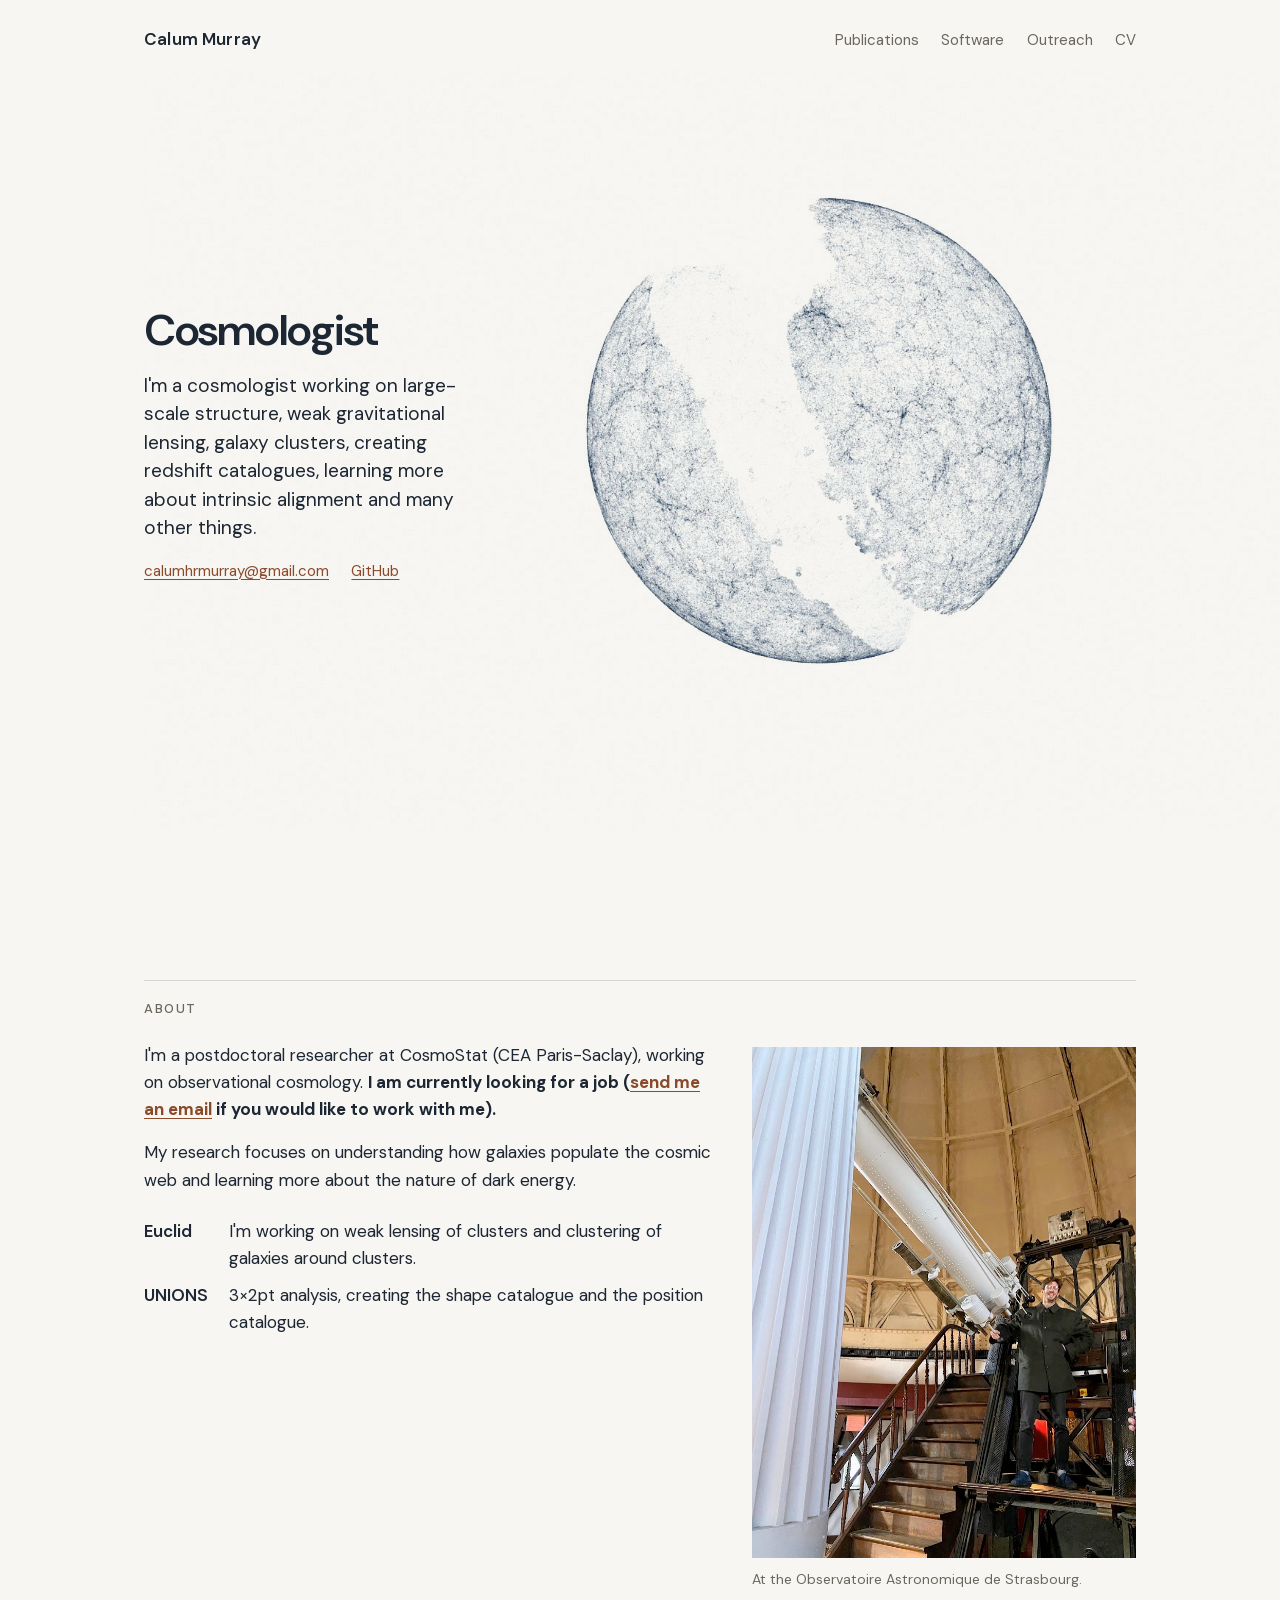
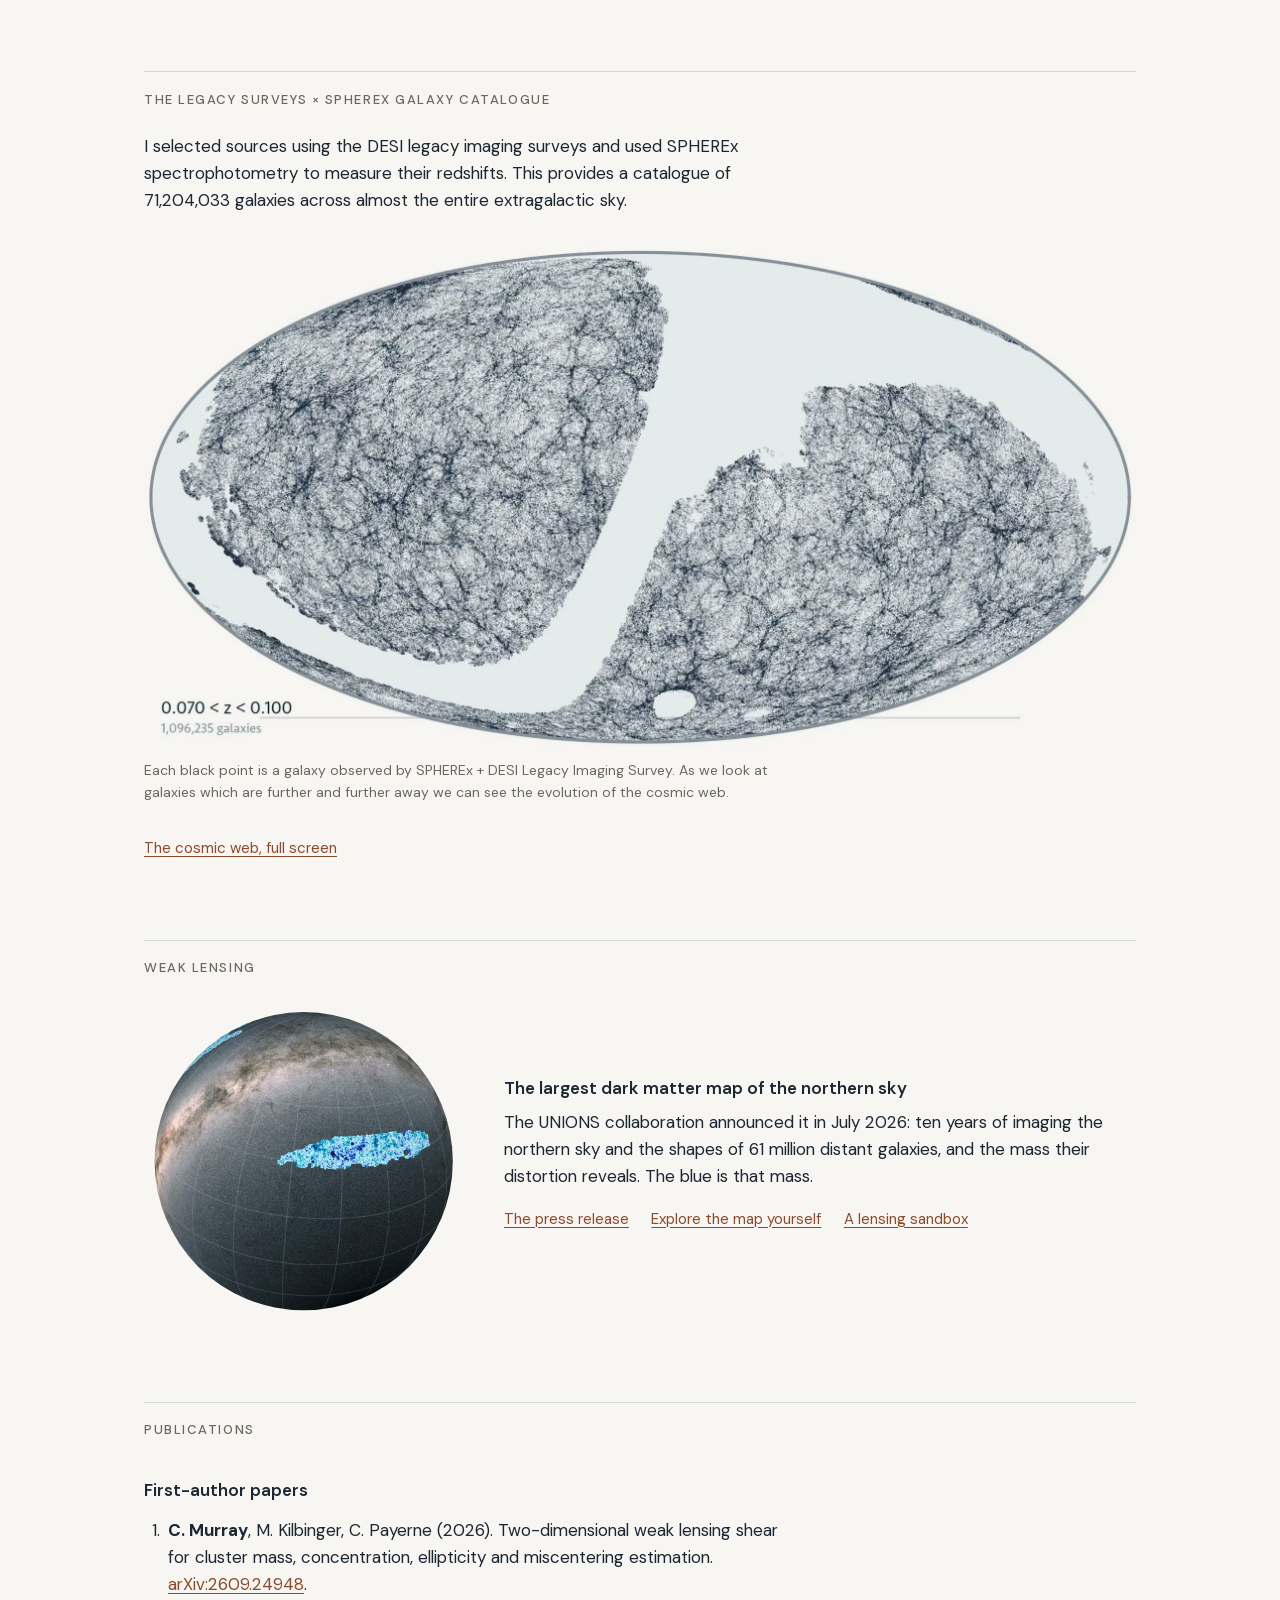
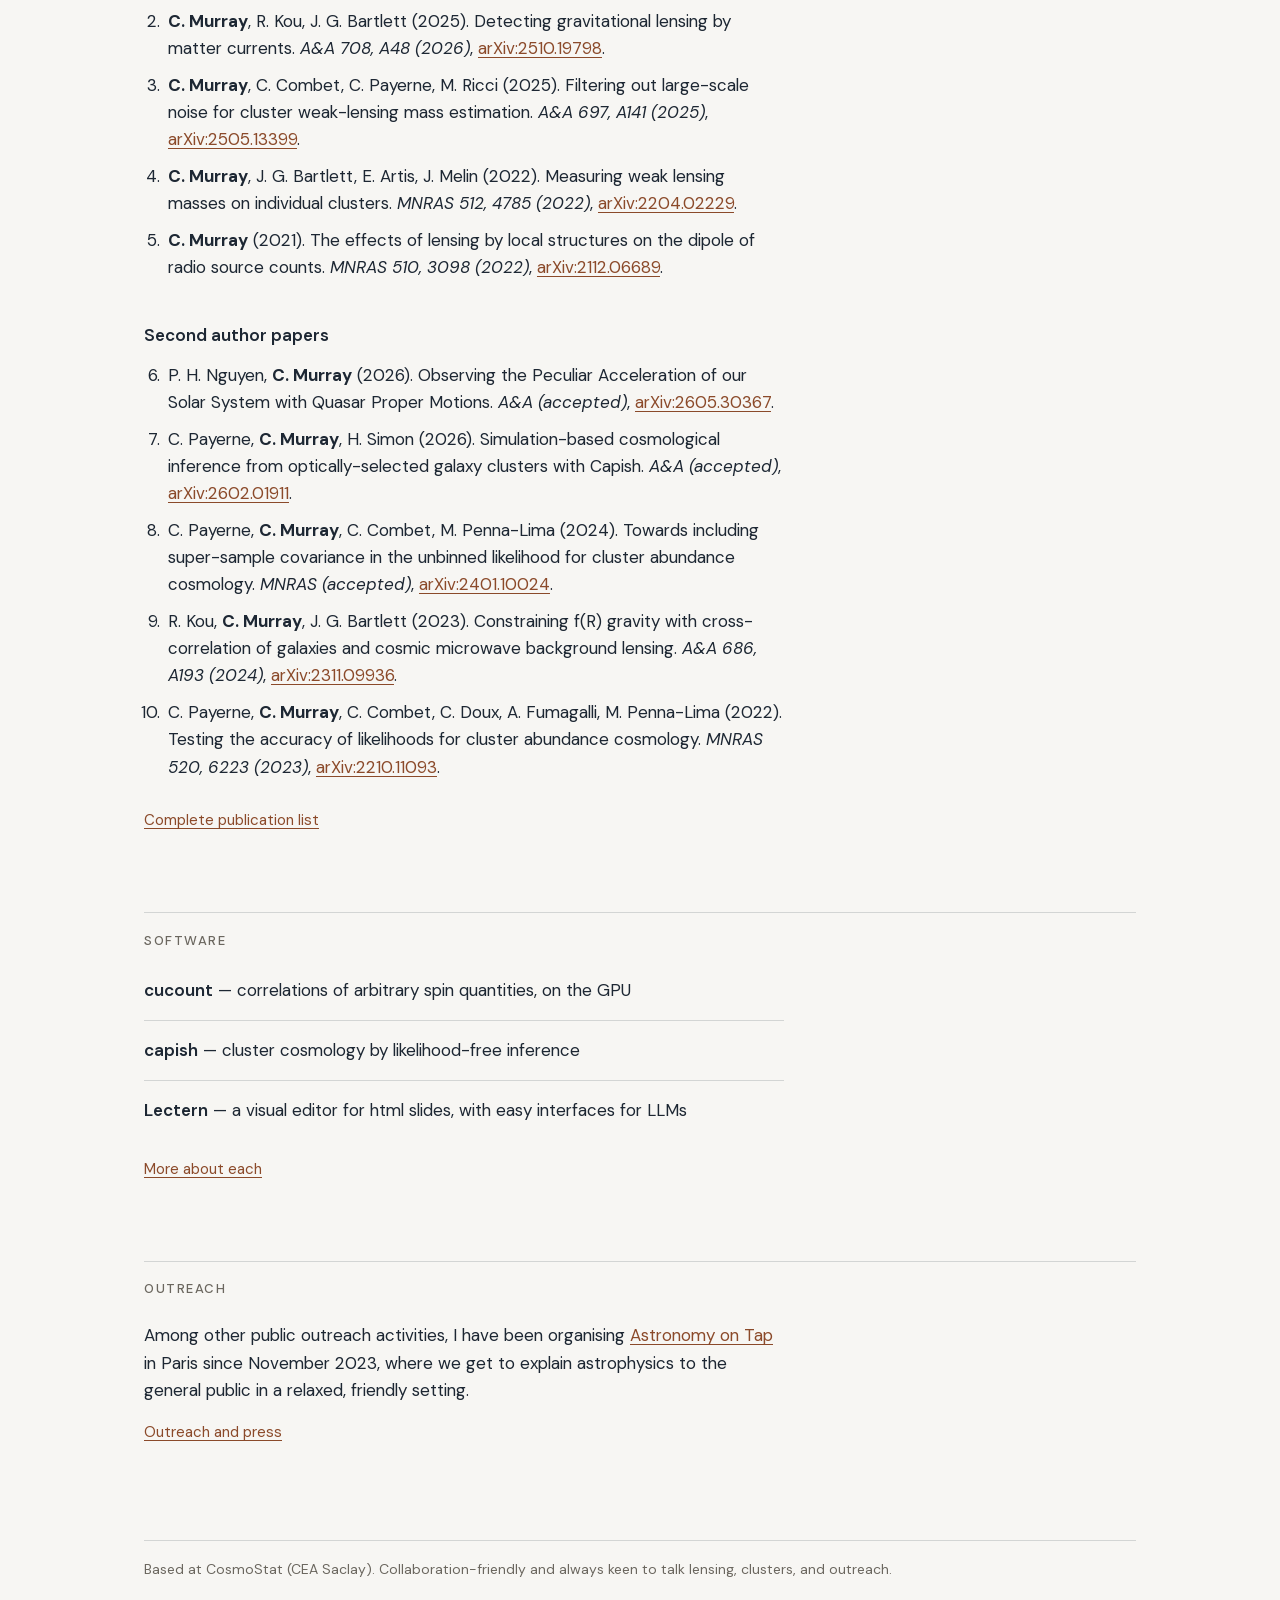
==== commit d4cba3b4: "Contact email: Gmail instead of the CEA address Co-Authored-By: Claude Opus 5.5 <noreply@anthropic.c" ====
--- a/index.html
+++ b/index.html
@@ -36,7 +36,7 @@
       "name": "Calum Murray",
       "url": "https://calumhrmurray.github.io/",
       "jobTitle": "Cosmologist",
-      "email": ["mailto:calum.murray@cea.fr", "mailto:calumhrmurray@gmail.com"],
+      "email": "mailto:calumhrmurray@gmail.com",
       "affiliation": {
         "@type": "Organization",
         "name": "CosmoStat, CEA Saclay",
@@ -85,7 +85,6 @@
         <h1>Cosmologist</h1>
         <p class="lede">I'm a cosmologist working on large-scale structure, weak gravitational lensing, galaxy clusters, creating redshift catalogues, learning more about intrinsic alignment and many other things.</p>
         <p class="links">
-          <a href="mailto:calum.murray@cea.fr">calum.murray@cea.fr</a>
           <a href="mailto:calumhrmurray@gmail.com">calumhrmurray@gmail.com</a>
           <a href="https://github.com/calumhrmurray">GitHub</a>
         </p>
@@ -97,7 +96,7 @@
     <h2 id="about">About</h2>
     <div class="beside">
       <div>
-        <p>I'm a postdoctoral researcher at CosmoStat (CEA Paris-Saclay), working on observational cosmology. <strong>I am currently looking for a job (<a href="mailto:calum.murray@cea.fr">send me an email</a> if you would like to work with me).</strong></p>
+        <p>I'm a postdoctoral researcher at CosmoStat (CEA Paris-Saclay), working on observational cosmology. <strong>I am currently looking for a job (<a href="mailto:calumhrmurray@gmail.com">send me an email</a> if you would like to work with me).</strong></p>
         <p>My research focuses on understanding how galaxies populate the cosmic web and learning more about the nature of dark energy.</p>
         <dl class="roles">
           <dt>Euclid</dt>
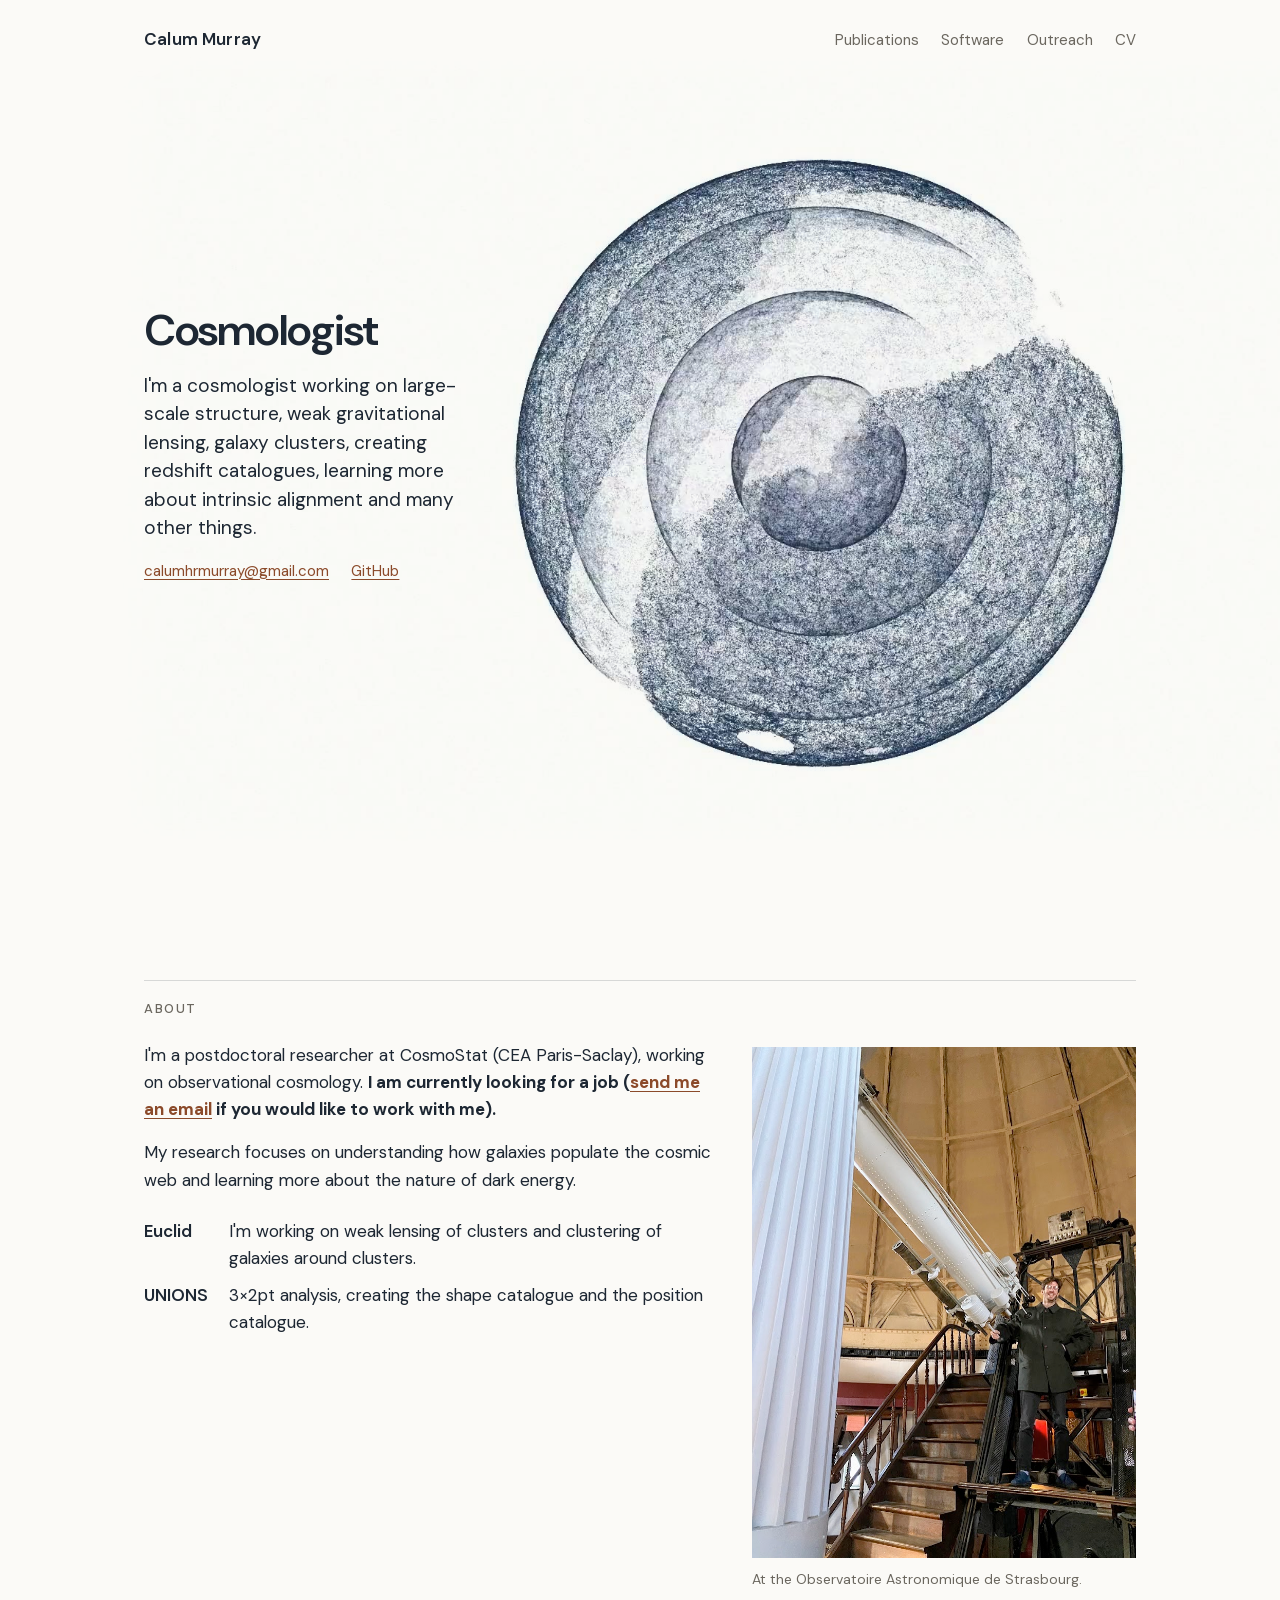
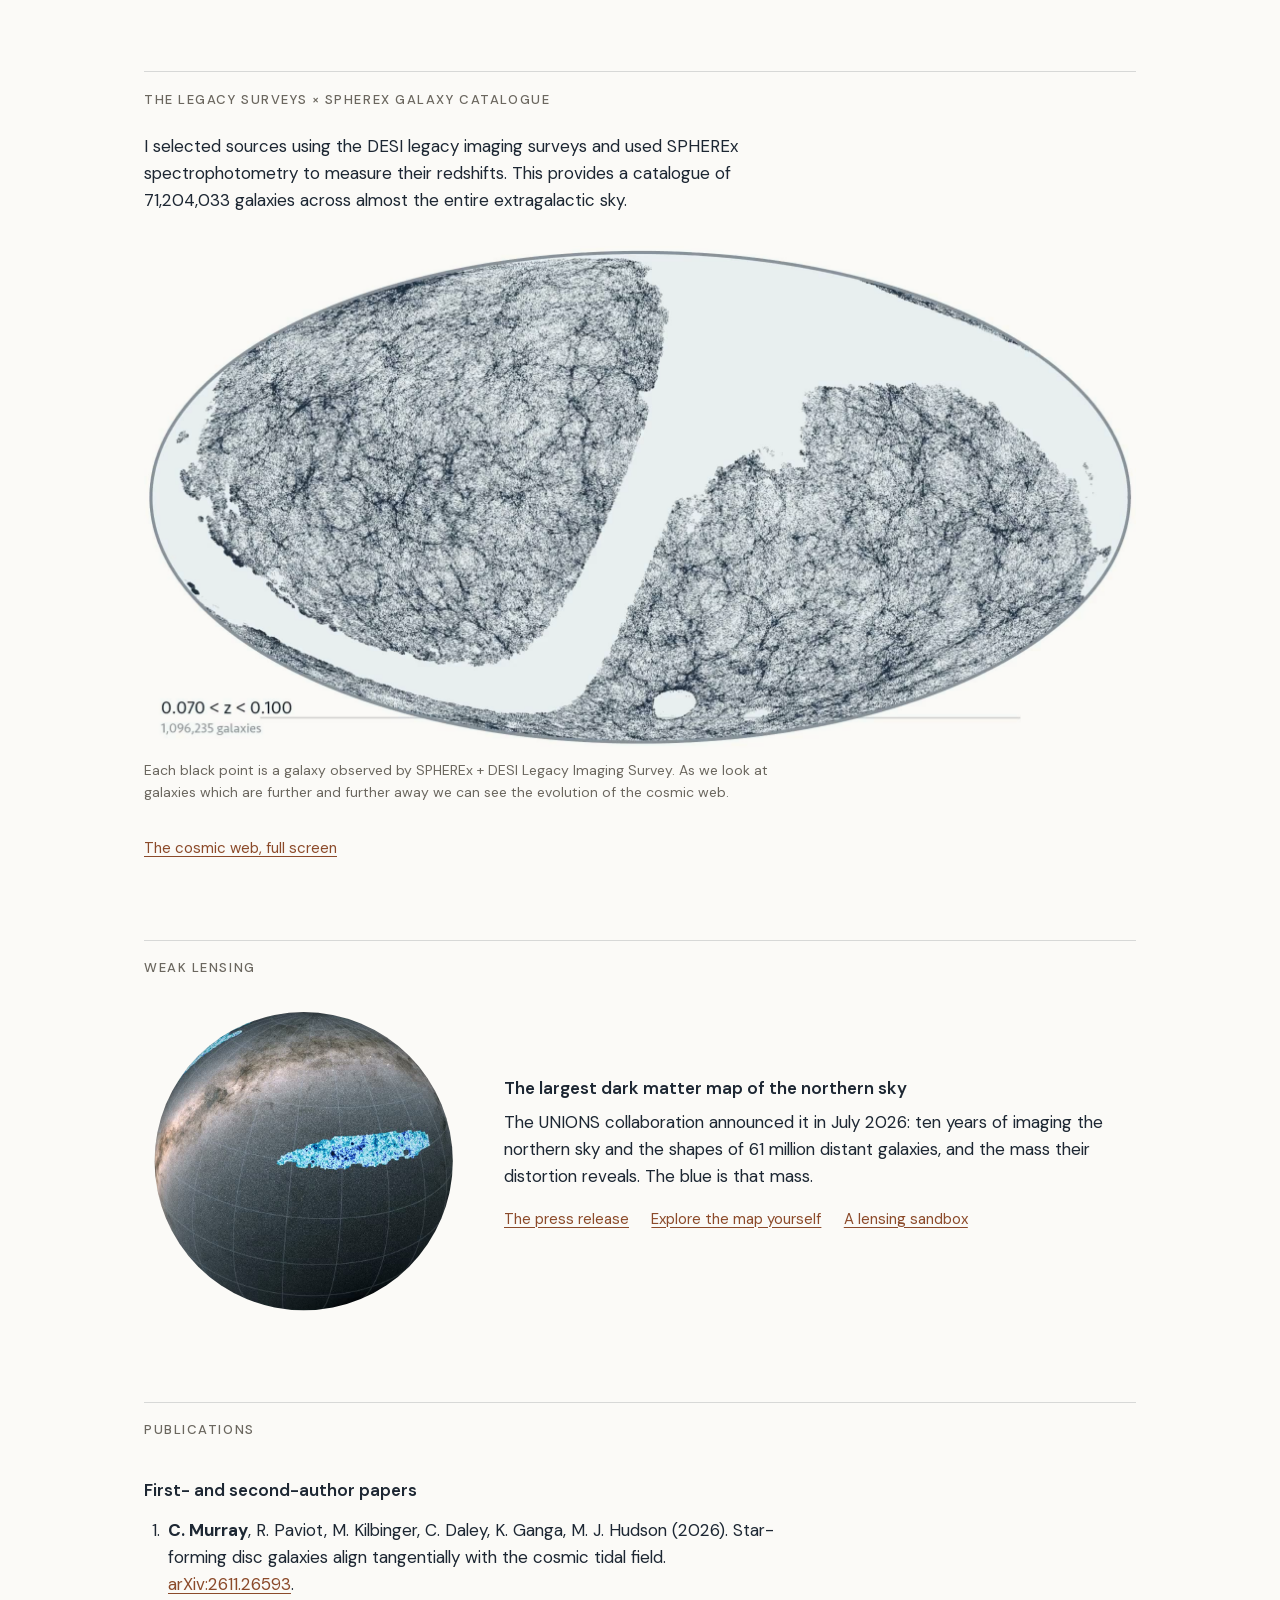
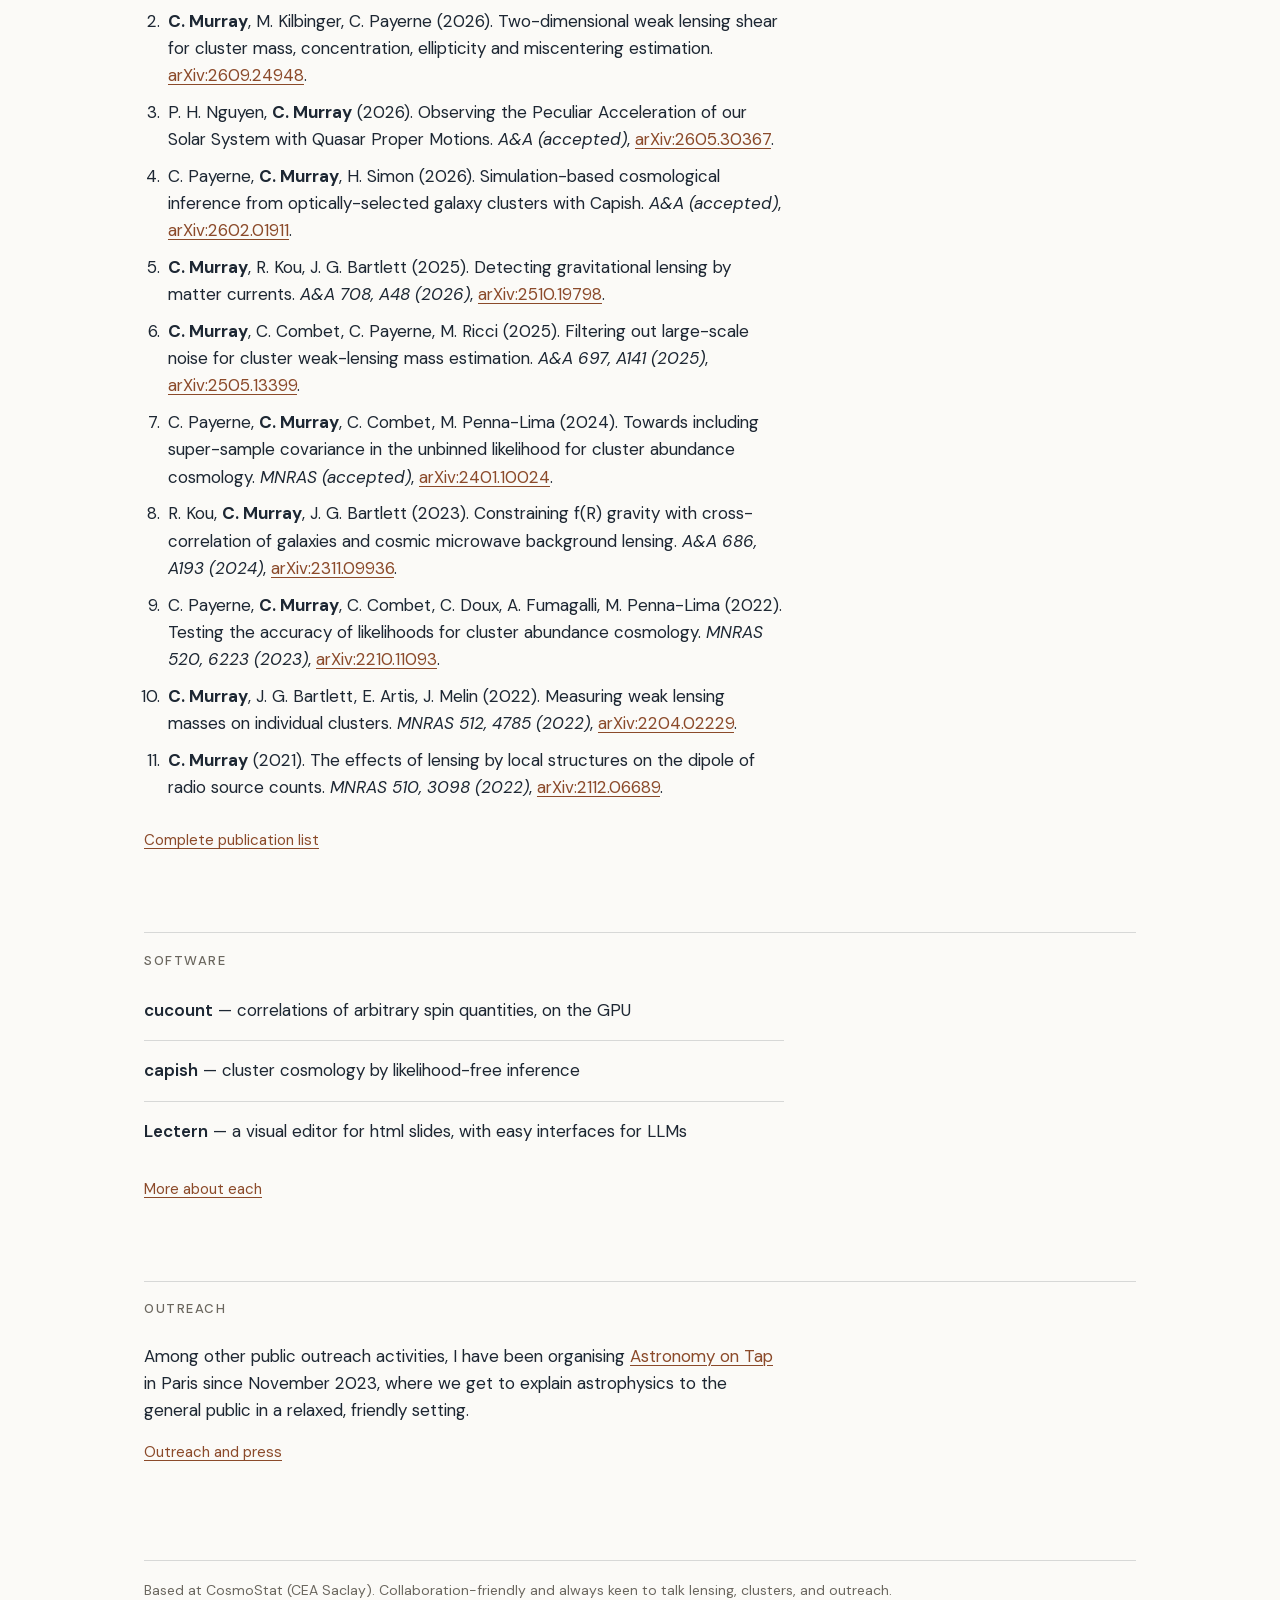
==== commit 4928aea8: "Home film: only the turning shells, looped; blue alignments paper; one list for first- and second-au" ====
--- a/index.html
+++ b/index.html
@@ -73,11 +73,11 @@
       </nav>
     </header>
     <figure class="onpaper">
-      <video muted playsinline autoplay preload="auto" width="1920" height="1080" data-loop-from="23.733"
-             poster="assets/spherex/spheres_poster.jpg"
-             aria-label="A sphere of galaxies seen from outside. As the view draws back, larger shells of more distant galaxies grow around it, one inside the other, and the whole turns.">
-        <source src="assets/spherex/spheres_small.mp4" type="video/mp4" media="(max-width: 1000px)" />
-        <source src="assets/spherex/spheres.mp4" type="video/mp4" />
+      <video muted loop playsinline autoplay preload="auto" width="1920" height="1080"
+             poster="assets/spherex/spheres_loop_poster.jpg"
+             aria-label="Nested shells of galaxies, one inside the other, turning slowly: the nearer galaxies at the centre, the more distant ones in the outer shells.">
+        <source src="assets/spherex/spheres_loop_small.mp4" type="video/mp4" media="(max-width: 1000px)" />
+        <source src="assets/spherex/spheres_loop.mp4" type="video/mp4" />
       </video>
     </figure>
     <div class="hero-body">
@@ -146,21 +146,19 @@
 
     <h2 id="publications">Publications</h2>
     <div class="text">
-      <h3>First-author papers</h3>
+      <h3>First- and second-author papers</h3>
       <ol class="refs" start="1">
+        <li><strong>C. Murray</strong>, R. Paviot, M. Kilbinger, C. Daley, K. Ganga, M. J. Hudson (2026). Star-forming disc galaxies align tangentially with the cosmic tidal field. <a href="https://arxiv.org/abs/2611.26593">arXiv:2611.26593</a>.</li>
         <li><strong>C. Murray</strong>, M. Kilbinger, C. Payerne (2026). Two-dimensional weak lensing shear for cluster mass, concentration, ellipticity and miscentering estimation. <a href="https://arxiv.org/abs/2609.24948">arXiv:2609.24948</a>.</li>
+        <li>P. H. Nguyen, <strong>C. Murray</strong> (2026). Observing the Peculiar Acceleration of our Solar System with Quasar Proper Motions. <em>A&amp;A (accepted)</em>, <a href="https://arxiv.org/abs/2605.30367">arXiv:2605.30367</a>.</li>
+        <li>C. Payerne, <strong>C. Murray</strong>, H. Simon (2026). Simulation-based cosmological inference from optically-selected galaxy clusters with Capish. <em>A&amp;A (accepted)</em>, <a href="https://arxiv.org/abs/2602.01911">arXiv:2602.01911</a>.</li>
         <li><strong>C. Murray</strong>, R. Kou, J. G. Bartlett (2025). Detecting gravitational lensing by matter currents. <em>A&amp;A 708, A48 (2026)</em>, <a href="https://arxiv.org/abs/2510.19798">arXiv:2510.19798</a>.</li>
         <li><strong>C. Murray</strong>, C. Combet, C. Payerne, M. Ricci (2025). Filtering out large-scale noise for cluster weak-lensing mass estimation. <em>A&amp;A 697, A141 (2025)</em>, <a href="https://arxiv.org/abs/2505.13399">arXiv:2505.13399</a>.</li>
-        <li><strong>C. Murray</strong>, J. G. Bartlett, E. Artis, J. Melin (2022). Measuring weak lensing masses on individual clusters. <em>MNRAS 512, 4785 (2022)</em>, <a href="https://arxiv.org/abs/2204.02229">arXiv:2204.02229</a>.</li>
-        <li><strong>C. Murray</strong> (2021). The effects of lensing by local structures on the dipole of radio source counts. <em>MNRAS 510, 3098 (2022)</em>, <a href="https://arxiv.org/abs/2112.06689">arXiv:2112.06689</a>.</li>
-      </ol>
-      <h3>Second author papers</h3>
-      <ol class="refs" start="6">
-        <li>P. H. Nguyen, <strong>C. Murray</strong> (2026). Observing the Peculiar Acceleration of our Solar System with Quasar Proper Motions. <em>A&amp;A (accepted)</em>, <a href="https://arxiv.org/abs/2605.30367">arXiv:2605.30367</a>.</li>
-        <li>C. Payerne, <strong>C. Murray</strong>, H. Simon (2026). Simulation-based cosmological inference from optically-selected galaxy clusters with Capish. <em>A&amp;A (accepted)</em>, <a href="https://arxiv.org/abs/2602.01911">arXiv:2602.01911</a>.</li>
         <li>C. Payerne, <strong>C. Murray</strong>, C. Combet, M. Penna-Lima (2024). Towards including super-sample covariance in the unbinned likelihood for cluster abundance cosmology. <em>MNRAS (accepted)</em>, <a href="https://arxiv.org/abs/2401.10024">arXiv:2401.10024</a>.</li>
         <li>R. Kou, <strong>C. Murray</strong>, J. G. Bartlett (2023). Constraining f(R) gravity with cross-correlation of galaxies and cosmic microwave background lensing. <em>A&amp;A 686, A193 (2024)</em>, <a href="https://arxiv.org/abs/2311.09936">arXiv:2311.09936</a>.</li>
         <li>C. Payerne, <strong>C. Murray</strong>, C. Combet, C. Doux, A. Fumagalli, M. Penna-Lima (2022). Testing the accuracy of likelihoods for cluster abundance cosmology. <em>MNRAS 520, 6223 (2023)</em>, <a href="https://arxiv.org/abs/2210.11093">arXiv:2210.11093</a>.</li>
+        <li><strong>C. Murray</strong>, J. G. Bartlett, E. Artis, J. Melin (2022). Measuring weak lensing masses on individual clusters. <em>MNRAS 512, 4785 (2022)</em>, <a href="https://arxiv.org/abs/2204.02229">arXiv:2204.02229</a>.</li>
+        <li><strong>C. Murray</strong> (2021). The effects of lensing by local structures on the dipole of radio source counts. <em>MNRAS 510, 3098 (2022)</em>, <a href="https://arxiv.org/abs/2112.06689">arXiv:2112.06689</a>.</li>
       </ol>
       <p class="links" style="margin-top:1.4rem"><a href="publications.html">Complete publication list</a></p>
     </div>
--- a/styles.css
+++ b/styles.css
@@ -3,7 +3,7 @@
 @font-face { font-family: "DM Sans"; font-style: normal; font-weight: 400 700; font-display: swap; src: url(assets/fonts/dm-sans.woff2) format("woff2"); }
 @font-face { font-family: "DM Sans"; font-style: italic; font-weight: 400 700; font-display: swap; src: url(assets/fonts/dm-sans-italic.woff2) format("woff2"); }
 :root {
-  --paper: #f7f6f3;
+  --paper: #fbfaf7;
   --ink: #1d2733;
   --quiet: #6b675f;
   --accent: #8b4a2a;          /* the films' burnt sienna */
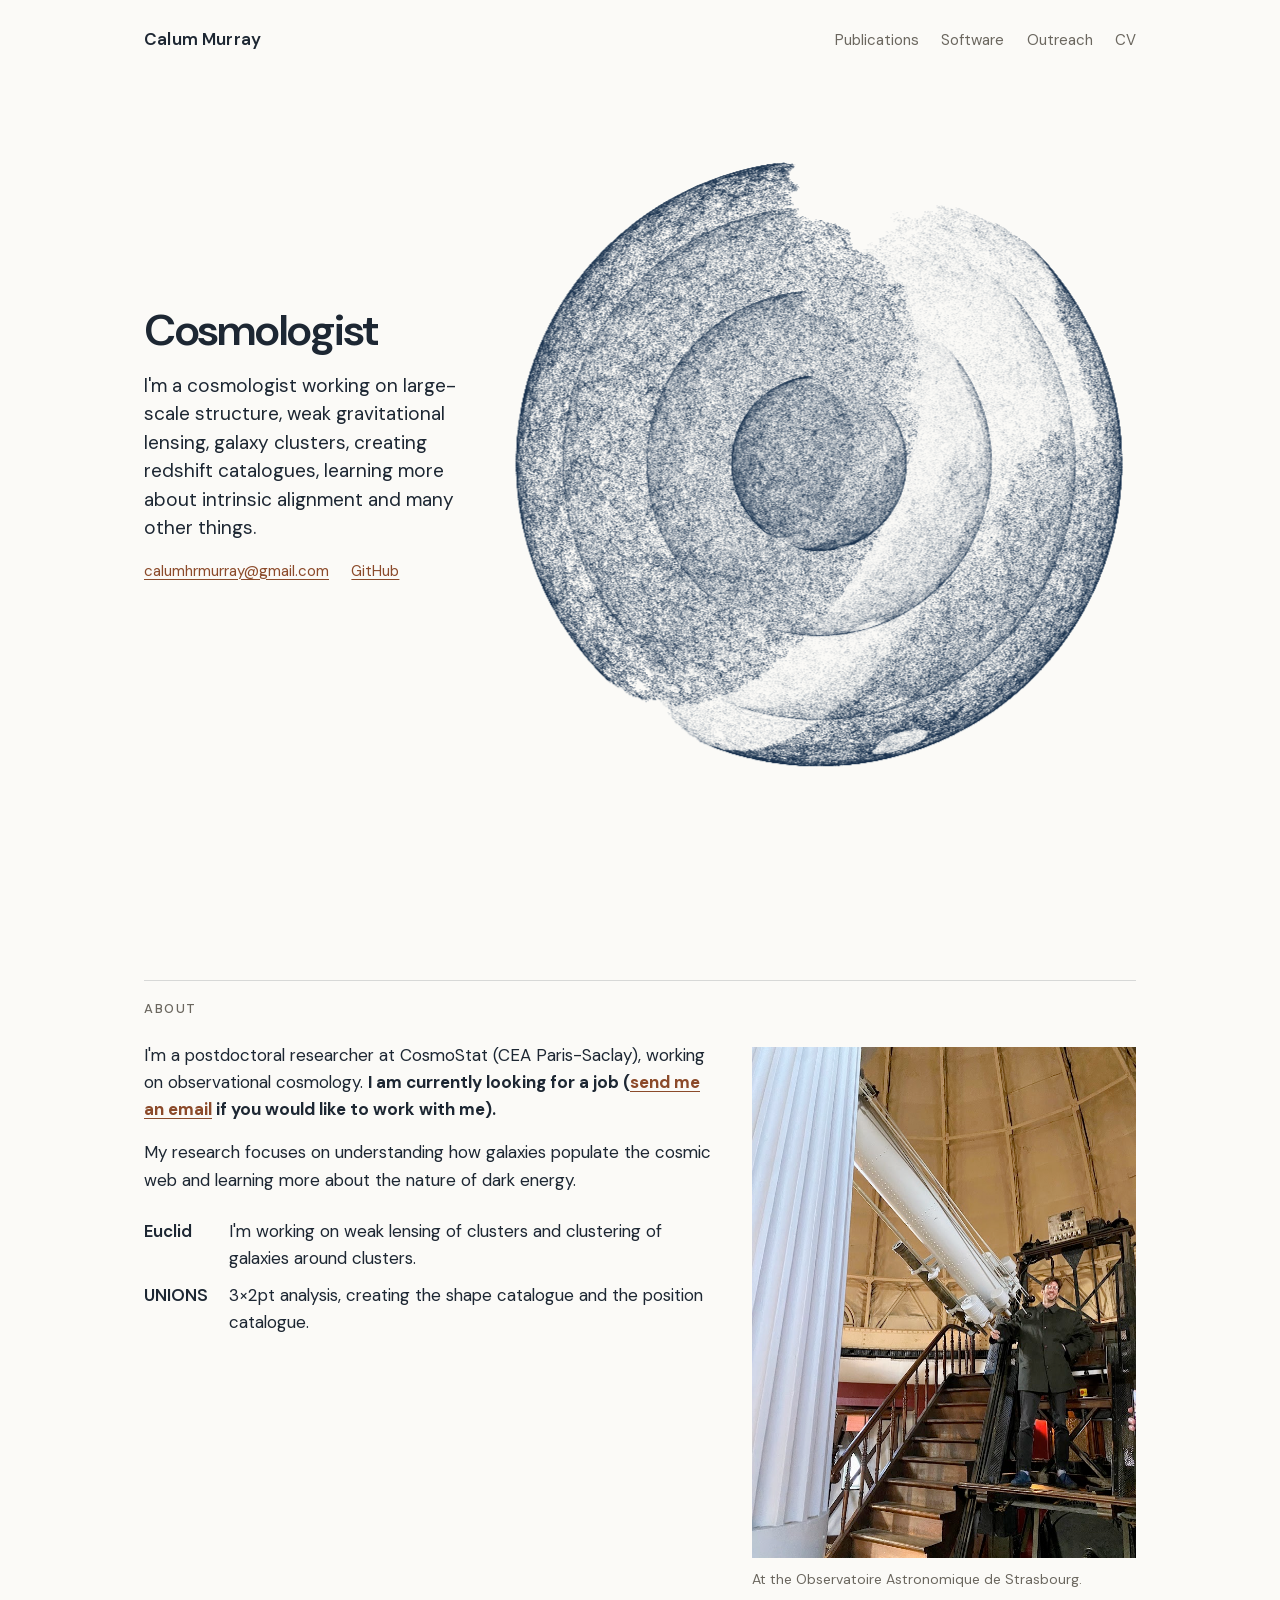
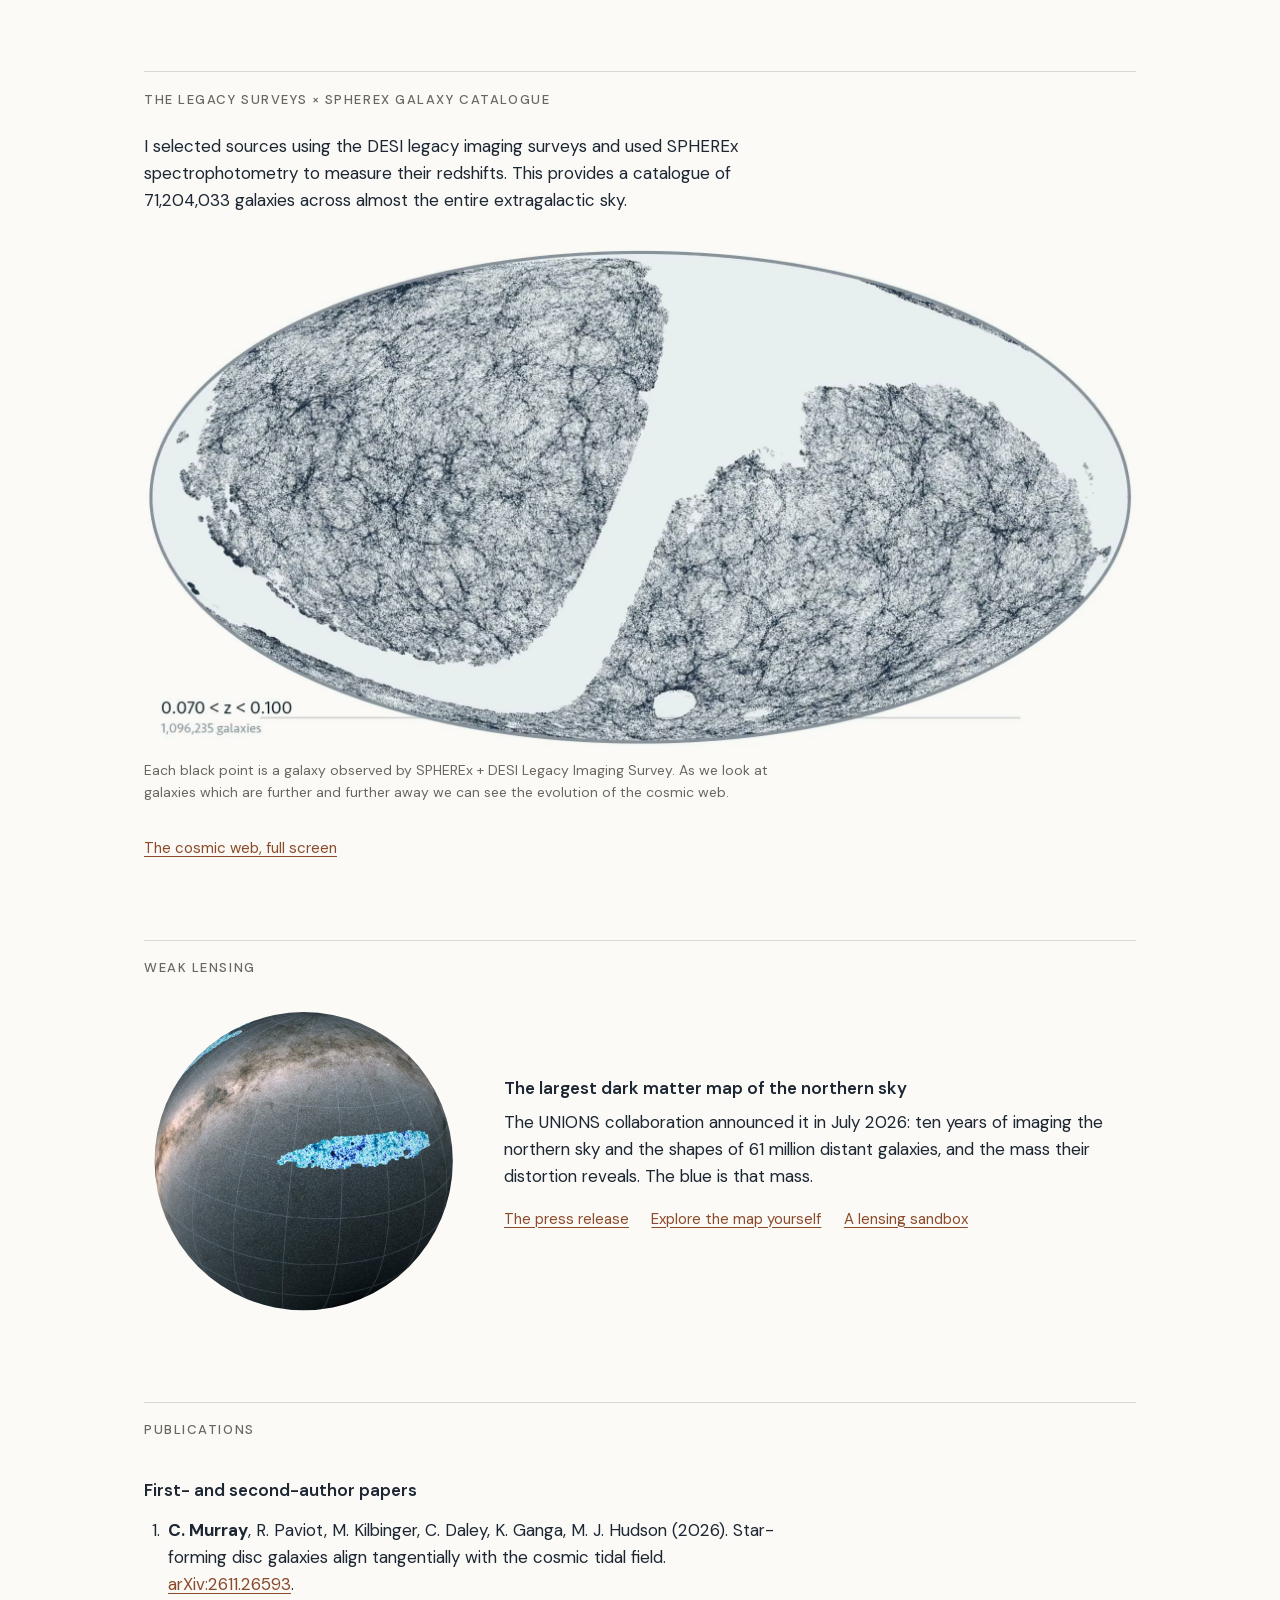
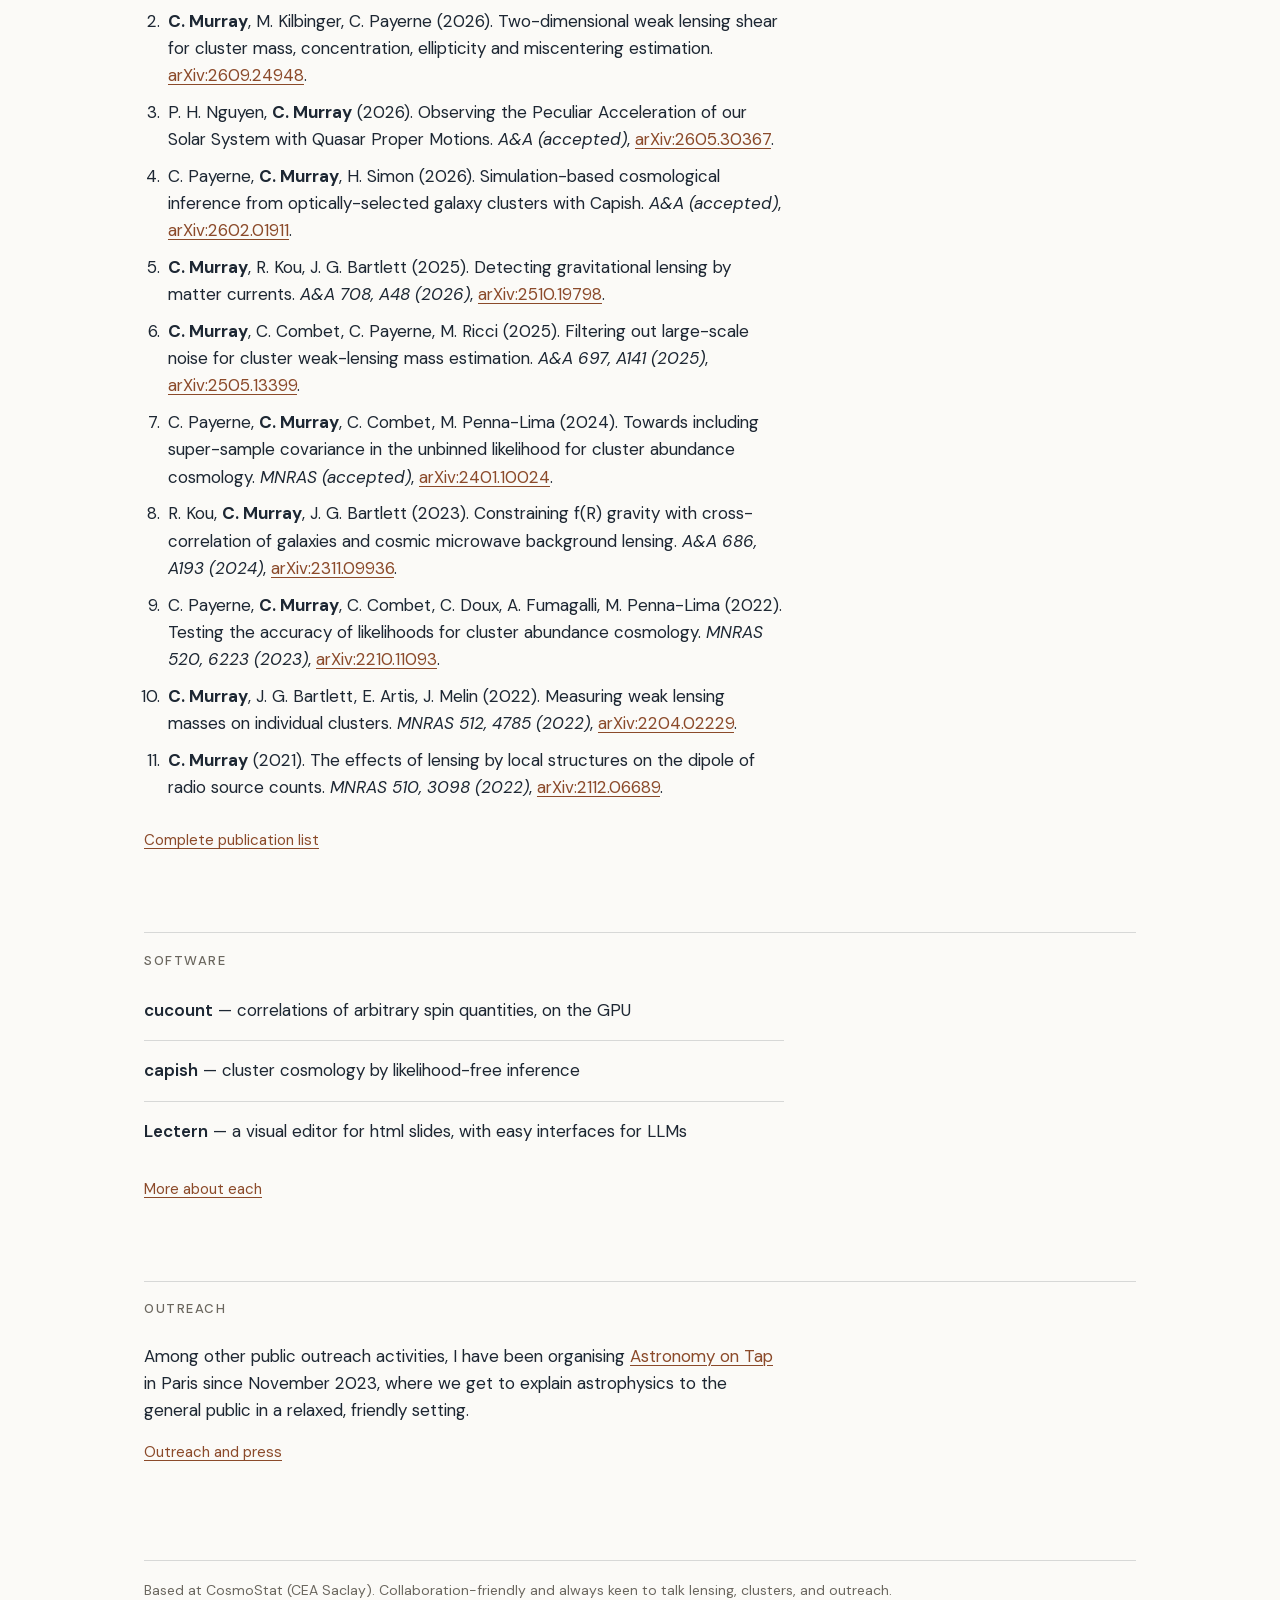
==== commit 0cdfa63d: "Home: the four shells drawn live, each one dragged round on its own The first screen's sphere film i" ====
--- a/index.html
+++ b/index.html
@@ -72,13 +72,11 @@
         <a href="cv.pdf">CV</a>
       </nav>
     </header>
-    <figure class="onpaper">
-      <video muted loop playsinline autoplay preload="auto" width="1920" height="1080"
-             poster="assets/spherex/spheres_loop_poster.jpg"
-             aria-label="Nested shells of galaxies, one inside the other, turning slowly: the nearer galaxies at the centre, the more distant ones in the outer shells.">
-        <source src="assets/spherex/spheres_loop_small.mp4" type="video/mp4" media="(max-width: 1000px)" />
-        <source src="assets/spherex/spheres_loop.mp4" type="video/mp4" />
-      </video>
+    <figure class="onpaper shells">
+      <img src="assets/spherex/shells_poster.jpg" width="1920" height="1080"
+           alt="Nested shells of galaxies, one inside the other, turning slowly: the nearer galaxies at the centre, the more distant ones in the outer shells." />
+      <canvas hidden role="img"
+              aria-label="Nested shells of galaxies, one inside the other, turning slowly: the nearer galaxies at the centre, the more distant ones in the outer shells."></canvas>
     </figure>
     <div class="hero-body">
       <div>
@@ -182,5 +180,6 @@
 
   <div id="lb" hidden role="dialog" aria-modal="true" aria-label="Enlarged figure"><button aria-label="Close">×</button><p></p></div>
   <script src="site.js"></script>
+  <script src="shells.js"></script>
 </body>
 </html>
--- a/styles.css
+++ b/styles.css
@@ -62,7 +62,7 @@
 .hero h1 { margin: 0 0 1rem; }
 /* the film is 16:9 with the sphere at its centre: as tall as the screen, its centre set right of the words */
 .hero figure { position: absolute; inset: 0; margin: 0; }
-.hero video {
+.hero figure > * {
   position: absolute; top: 50%; left: 64%; transform: translate(-50%, -50%);
   height: min(100%, 62vw); width: auto; max-width: none; aspect-ratio: 16 / 9;
 }
@@ -70,7 +70,7 @@
   /* narrow: the film above, the words below it */
   .hero { min-height: 0; }
   .hero figure { position: relative; inset: auto; order: 1; height: 88vw; overflow: hidden; }
-  .hero video { left: 50%; height: 100%; }
+  .hero figure > * { left: 50%; height: 100%; }
   .hero-body { order: 2; padding-top: 0.5rem; }
   .hero-body > div { max-width: var(--measure); }
 }
@@ -115,6 +115,12 @@
   mask-image: linear-gradient(to right, transparent, #000 4%, #000 96%, transparent), linear-gradient(to bottom, transparent, #000 4%, #000 96%, transparent);
   mask-composite: intersect;
 }
+/* the shells are drawn live, ink on a clear canvas; a shell under the pointer can be taken hold of and turned */
+.hero figure > img { width: auto; }
+.hero figure > [hidden] { display: none; }
+.shells canvas { mix-blend-mode: multiply; cursor: grab; }
+.shells canvas.held { cursor: grabbing; }
+.shells img { mix-blend-mode: multiply; }
 .onpaper.tight video { -webkit-mask-image: none; mask-image: none; }
 /* the UNIONS globe is a disc on black: only the disc is shown */
 .globe video { clip-path: circle(46.6% at 49.9% 49.9%); }
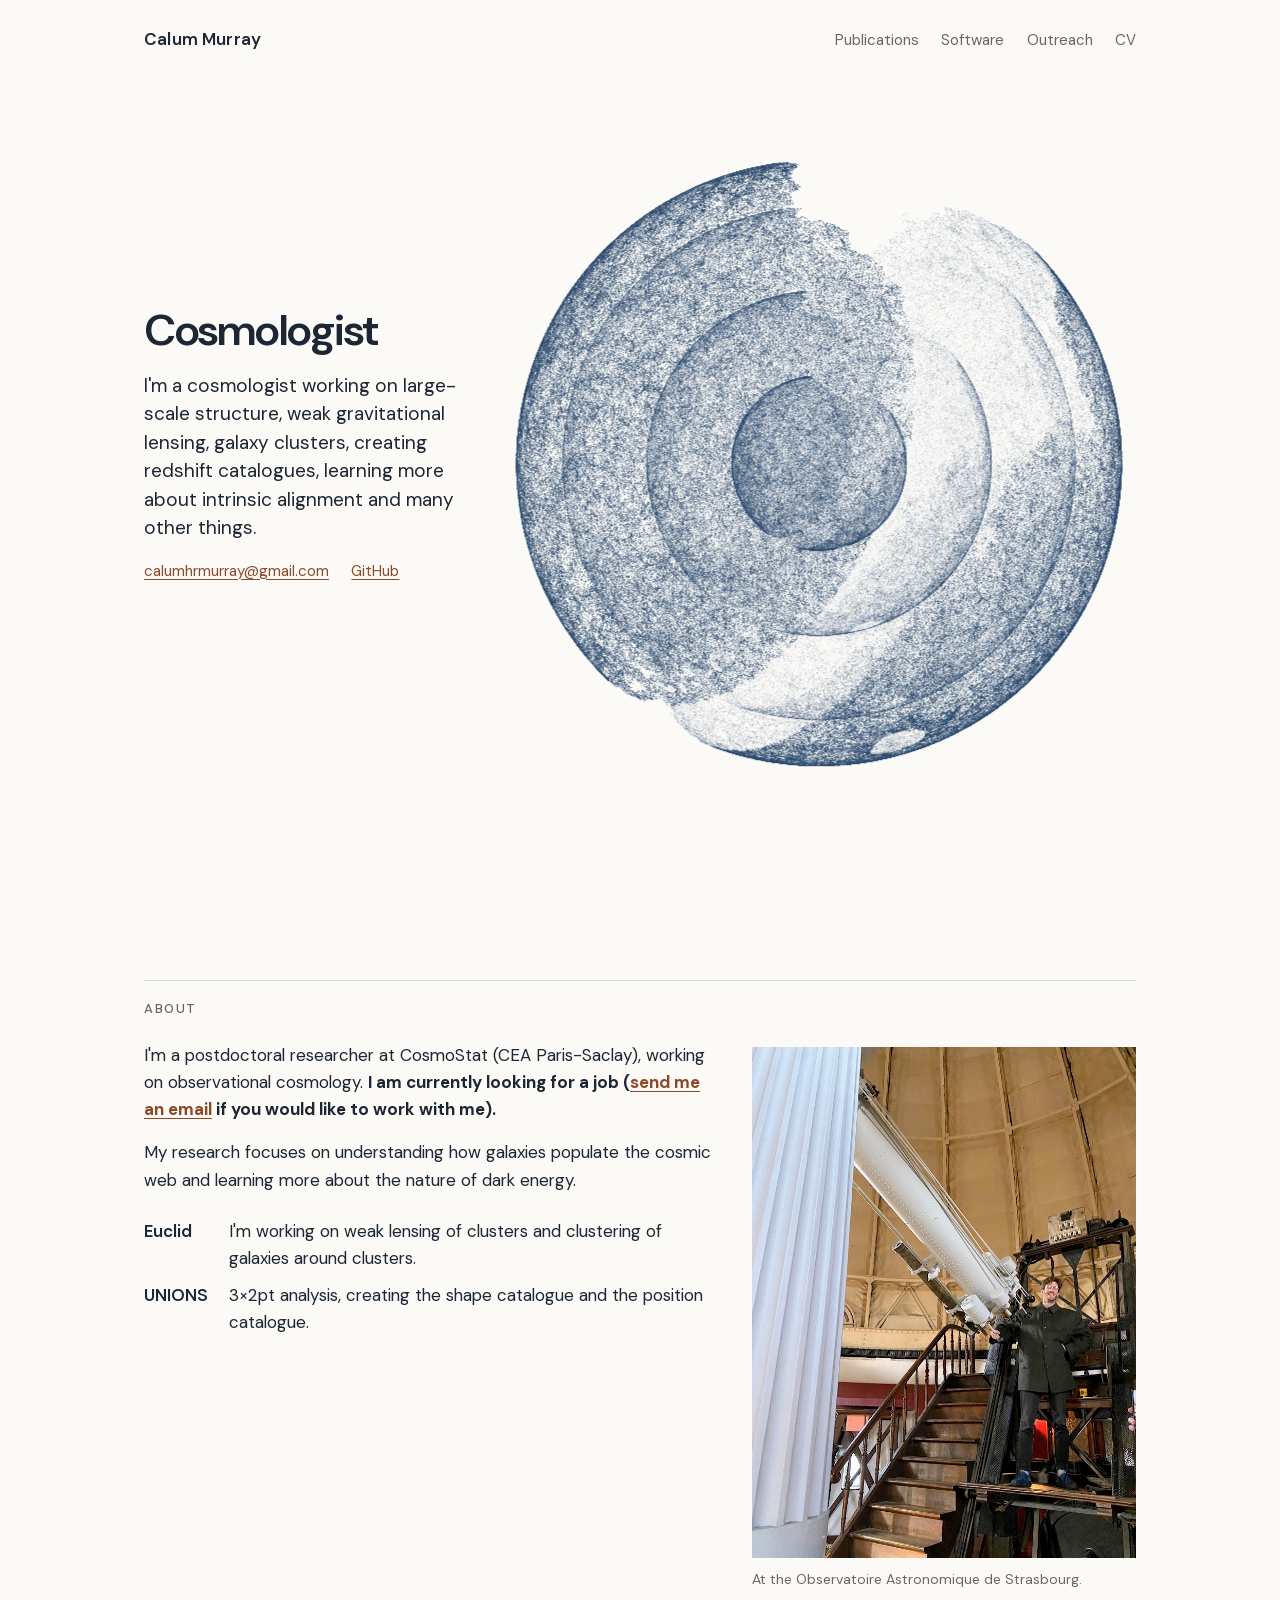
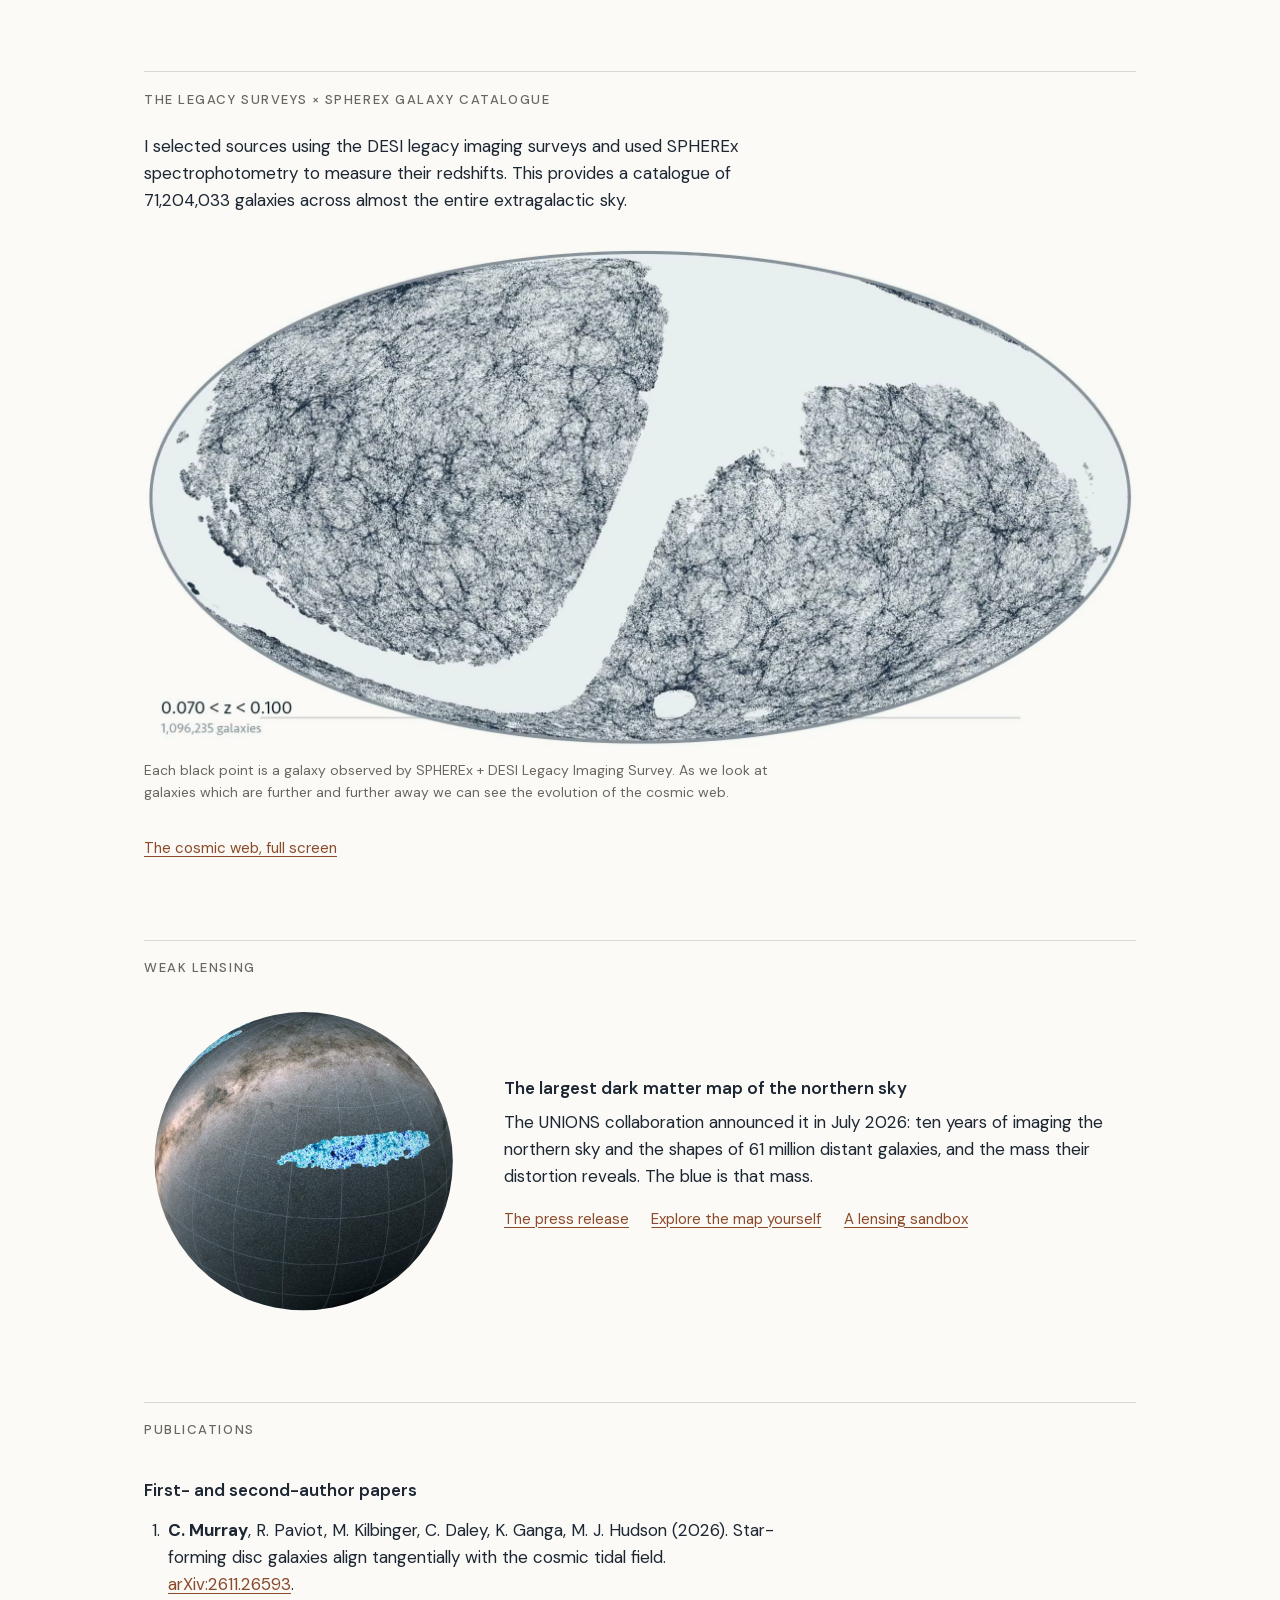
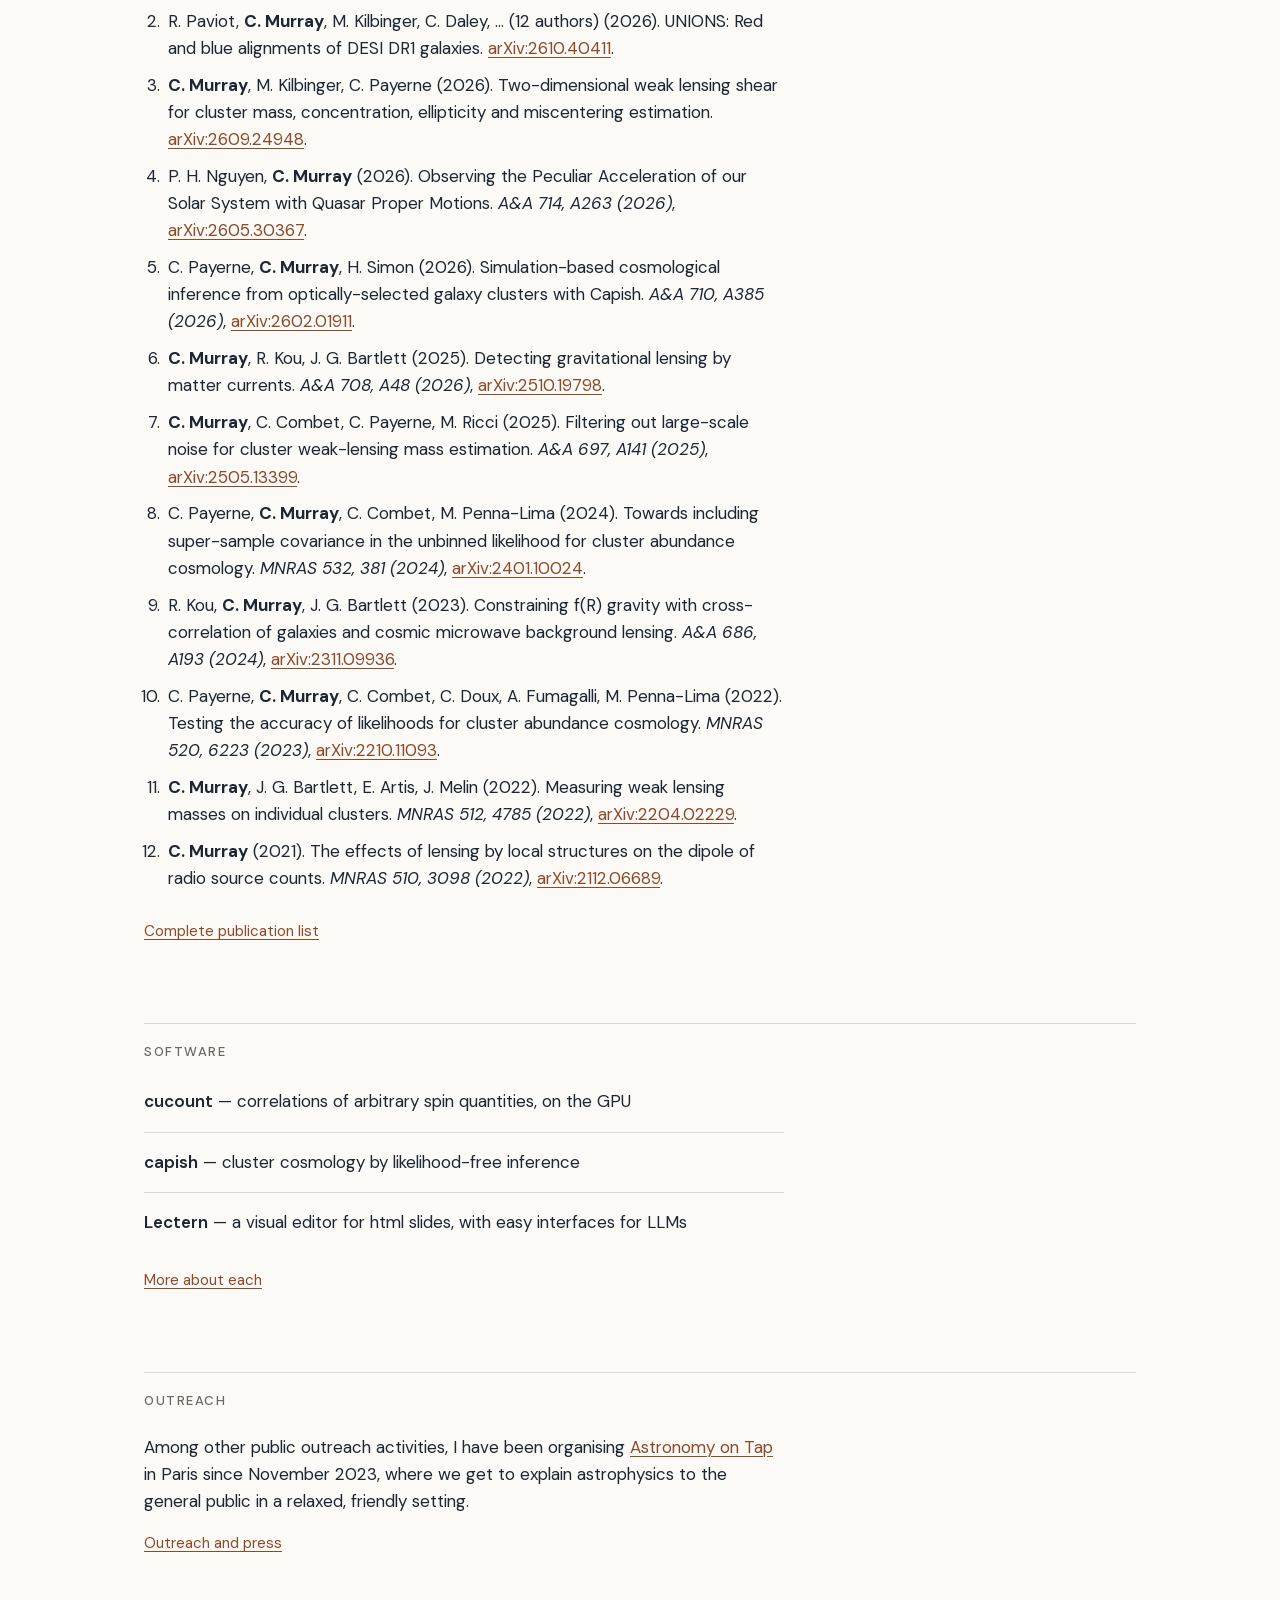
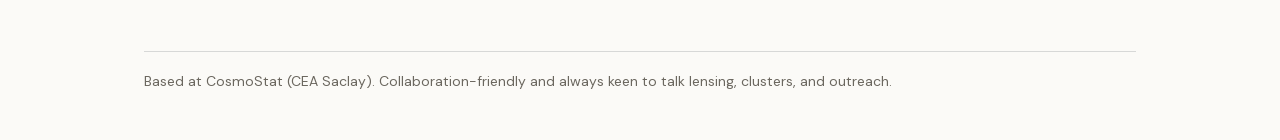
==== commit d33b69d2: "CV and publications from career/cv: SOC, 1 December talk, missing papers; referees out of the CV too" ====
--- a/index.html
+++ b/index.html
@@ -147,12 +147,13 @@
       <h3>First- and second-author papers</h3>
       <ol class="refs" start="1">
         <li><strong>C. Murray</strong>, R. Paviot, M. Kilbinger, C. Daley, K. Ganga, M. J. Hudson (2026). Star-forming disc galaxies align tangentially with the cosmic tidal field. <a href="https://arxiv.org/abs/2611.26593">arXiv:2611.26593</a>.</li>
+        <li>R. Paviot, <strong>C. Murray</strong>, M. Kilbinger, C. Daley, … (12 authors) (2026). UNIONS: Red and blue alignments of DESI DR1 galaxies. <a href="https://arxiv.org/abs/2610.40411">arXiv:2610.40411</a>.</li>
         <li><strong>C. Murray</strong>, M. Kilbinger, C. Payerne (2026). Two-dimensional weak lensing shear for cluster mass, concentration, ellipticity and miscentering estimation. <a href="https://arxiv.org/abs/2609.24948">arXiv:2609.24948</a>.</li>
-        <li>P. H. Nguyen, <strong>C. Murray</strong> (2026). Observing the Peculiar Acceleration of our Solar System with Quasar Proper Motions. <em>A&amp;A (accepted)</em>, <a href="https://arxiv.org/abs/2605.30367">arXiv:2605.30367</a>.</li>
-        <li>C. Payerne, <strong>C. Murray</strong>, H. Simon (2026). Simulation-based cosmological inference from optically-selected galaxy clusters with Capish. <em>A&amp;A (accepted)</em>, <a href="https://arxiv.org/abs/2602.01911">arXiv:2602.01911</a>.</li>
+        <li>P. H. Nguyen, <strong>C. Murray</strong> (2026). Observing the Peculiar Acceleration of our Solar System with Quasar Proper Motions. <em>A&amp;A 714, A263 (2026)</em>, <a href="https://arxiv.org/abs/2605.30367">arXiv:2605.30367</a>.</li>
+        <li>C. Payerne, <strong>C. Murray</strong>, H. Simon (2026). Simulation-based cosmological inference from optically-selected galaxy clusters with Capish. <em>A&amp;A 710, A385 (2026)</em>, <a href="https://arxiv.org/abs/2602.01911">arXiv:2602.01911</a>.</li>
         <li><strong>C. Murray</strong>, R. Kou, J. G. Bartlett (2025). Detecting gravitational lensing by matter currents. <em>A&amp;A 708, A48 (2026)</em>, <a href="https://arxiv.org/abs/2510.19798">arXiv:2510.19798</a>.</li>
         <li><strong>C. Murray</strong>, C. Combet, C. Payerne, M. Ricci (2025). Filtering out large-scale noise for cluster weak-lensing mass estimation. <em>A&amp;A 697, A141 (2025)</em>, <a href="https://arxiv.org/abs/2505.13399">arXiv:2505.13399</a>.</li>
-        <li>C. Payerne, <strong>C. Murray</strong>, C. Combet, M. Penna-Lima (2024). Towards including super-sample covariance in the unbinned likelihood for cluster abundance cosmology. <em>MNRAS (accepted)</em>, <a href="https://arxiv.org/abs/2401.10024">arXiv:2401.10024</a>.</li>
+        <li>C. Payerne, <strong>C. Murray</strong>, C. Combet, M. Penna-Lima (2024). Towards including super-sample covariance in the unbinned likelihood for cluster abundance cosmology. <em>MNRAS 532, 381 (2024)</em>, <a href="https://arxiv.org/abs/2401.10024">arXiv:2401.10024</a>.</li>
         <li>R. Kou, <strong>C. Murray</strong>, J. G. Bartlett (2023). Constraining f(R) gravity with cross-correlation of galaxies and cosmic microwave background lensing. <em>A&amp;A 686, A193 (2024)</em>, <a href="https://arxiv.org/abs/2311.09936">arXiv:2311.09936</a>.</li>
         <li>C. Payerne, <strong>C. Murray</strong>, C. Combet, C. Doux, A. Fumagalli, M. Penna-Lima (2022). Testing the accuracy of likelihoods for cluster abundance cosmology. <em>MNRAS 520, 6223 (2023)</em>, <a href="https://arxiv.org/abs/2210.11093">arXiv:2210.11093</a>.</li>
         <li><strong>C. Murray</strong>, J. G. Bartlett, E. Artis, J. Melin (2022). Measuring weak lensing masses on individual clusters. <em>MNRAS 512, 4785 (2022)</em>, <a href="https://arxiv.org/abs/2204.02229">arXiv:2204.02229</a>.</li>
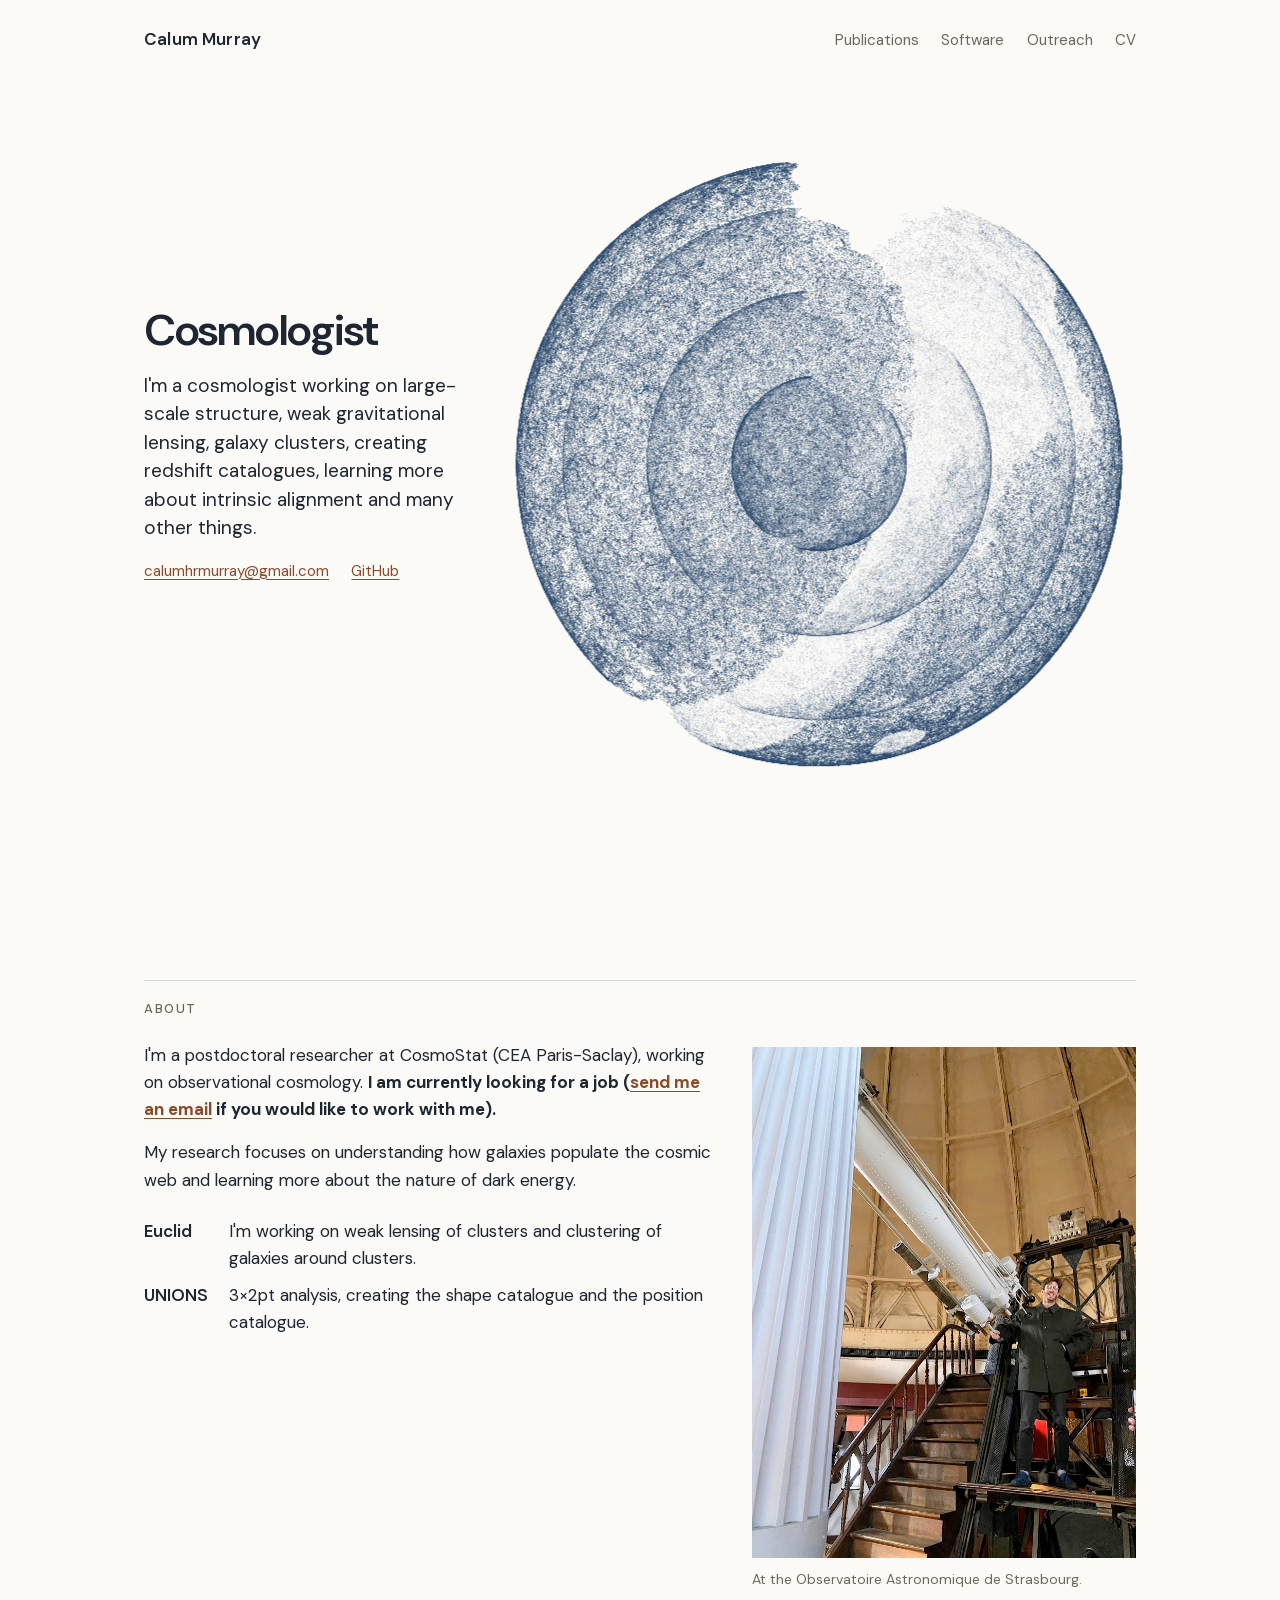
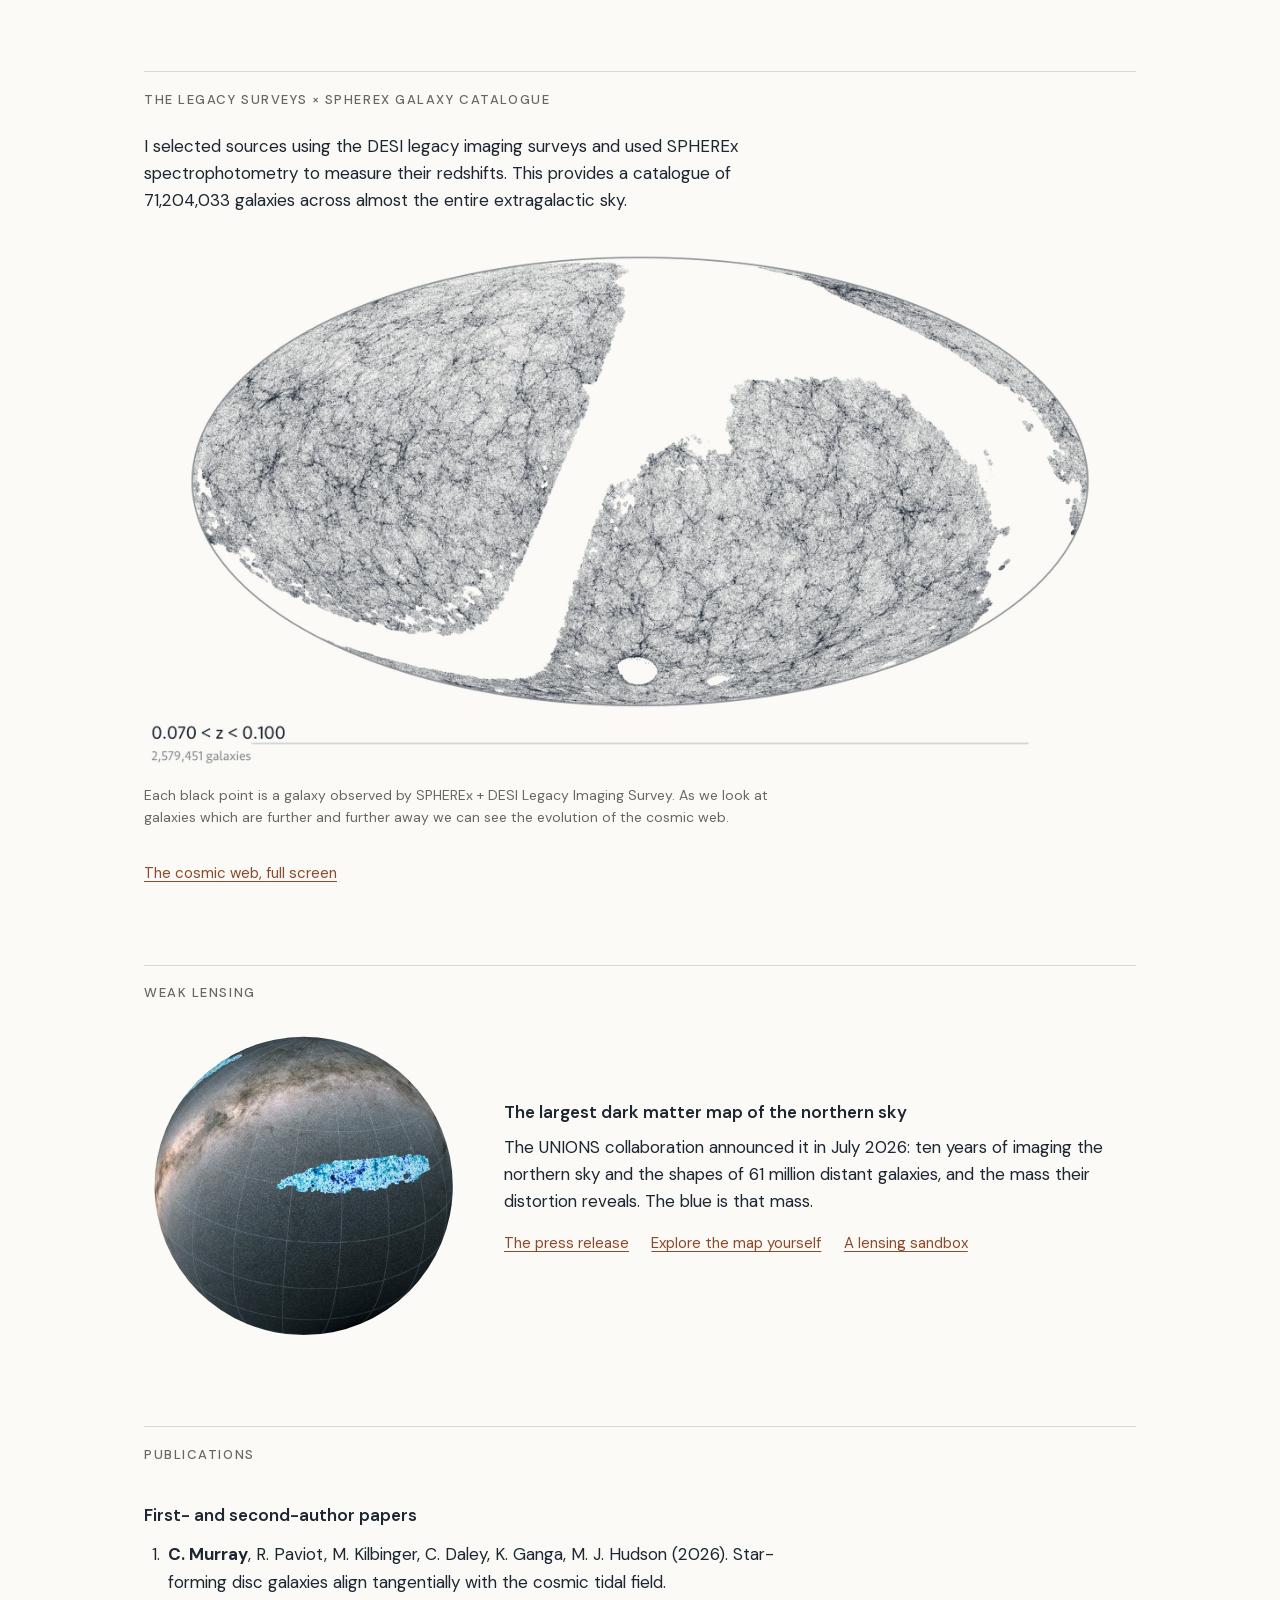
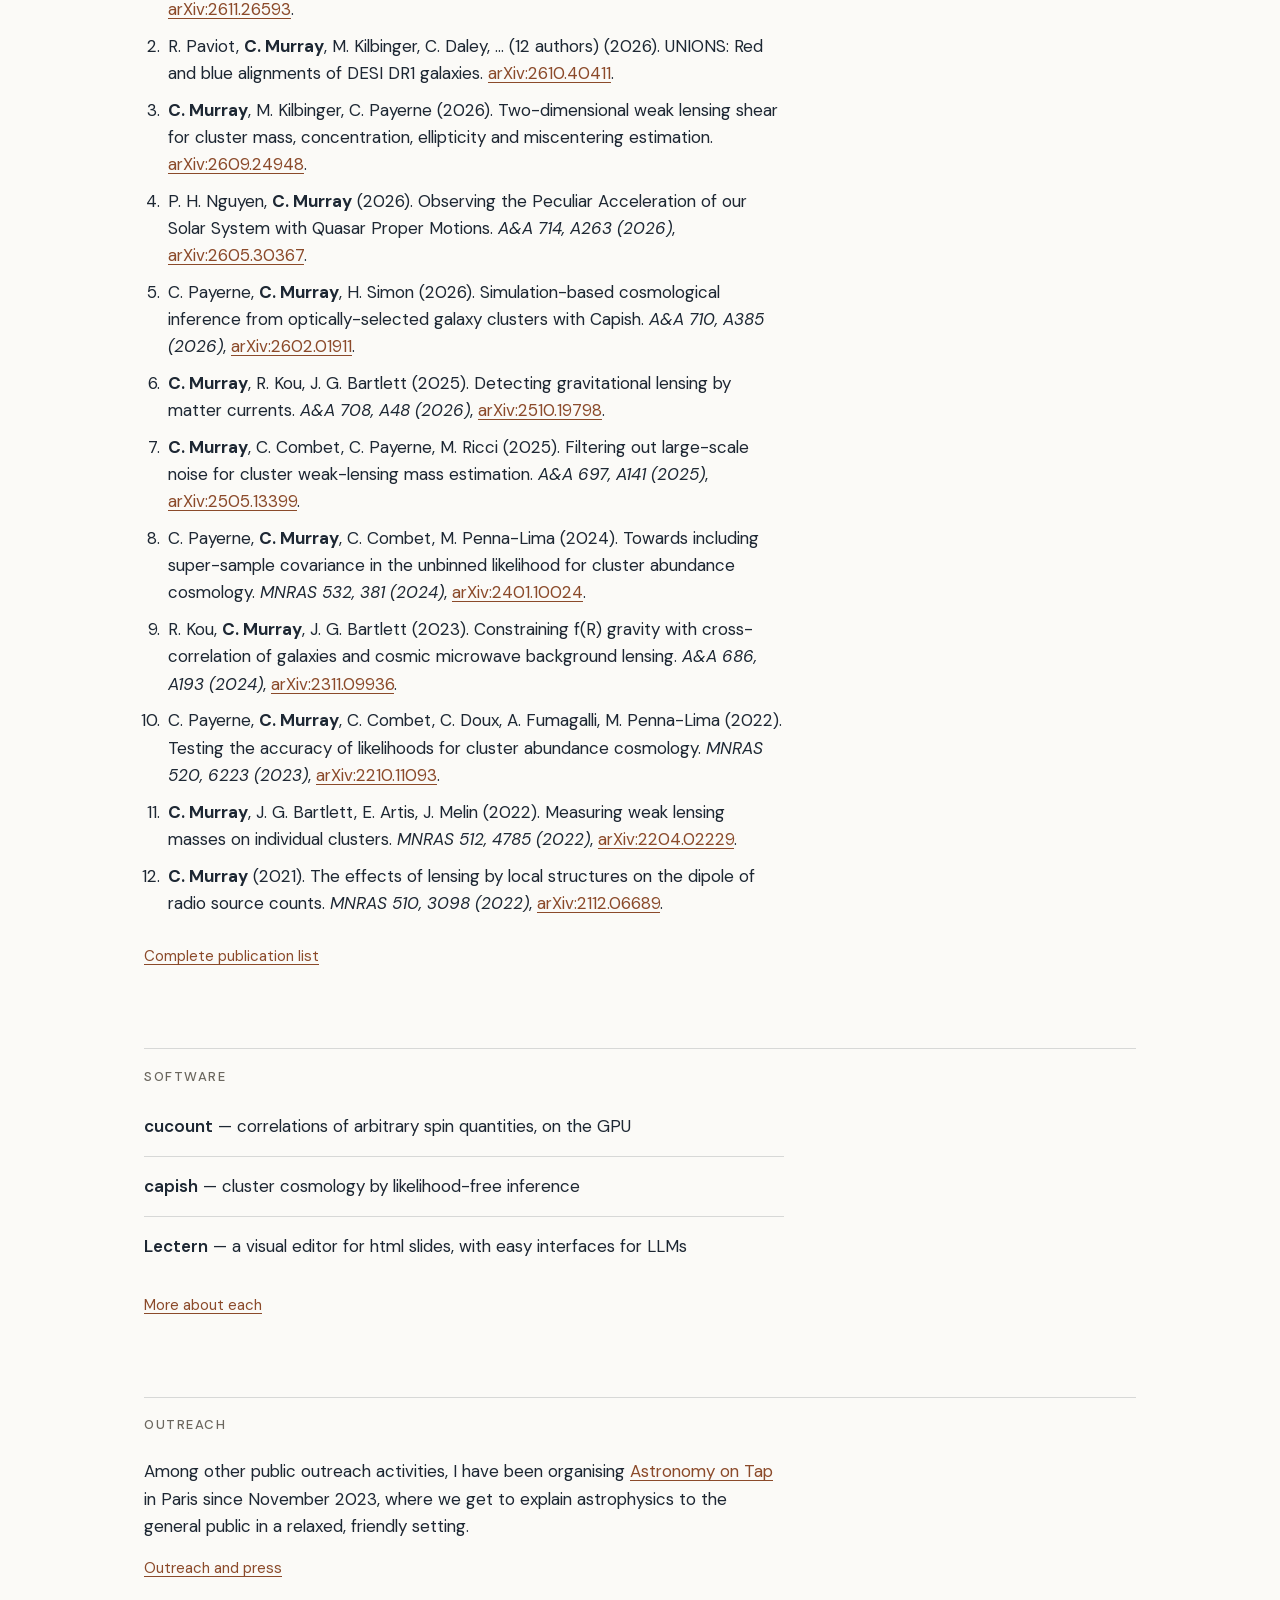
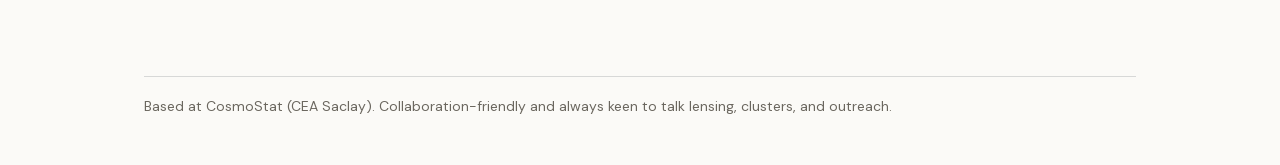
==== commit 546e6674: "Cosmic web: the map of the Meudon talk's slide 10 (LSx v0.92, drawn as Fig. 1 of arXiv:2611.26593), " ====
--- a/index.html
+++ b/index.html
@@ -19,14 +19,14 @@
     content="Cosmologist working on weak gravitational lensing, galaxy clusters, intrinsic alignments, redshift catalogues with SPHEREx, Euclid, DESC and UNIONS."
   />
   <meta property="og:url" content="https://calumhrmurray.github.io/" />
-  <meta property="og:image" content="https://calumhrmurray.github.io/assets/spherex/allsky_redshift_oldstyle_poster.jpg" />
+  <meta property="og:image" content="https://calumhrmurray.github.io/assets/spherex/allsky_redshift_loop_poster.jpg" />
   <meta name="twitter:card" content="summary_large_image" />
   <meta name="twitter:title" content="Calum Murray | Cosmology, Weak Lensing &amp; Galaxy Clusters" />
   <meta
     name="twitter:description"
     content="Cosmologist working on weak gravitational lensing, galaxy clusters, intrinsic alignments, redshift catalogues with SPHEREx, Euclid, DESC and UNIONS."
   />
-  <meta name="twitter:image" content="https://calumhrmurray.github.io/assets/spherex/allsky_redshift_oldstyle_poster.jpg" />
+  <meta name="twitter:image" content="https://calumhrmurray.github.io/assets/spherex/allsky_redshift_loop_poster.jpg" />
   <link rel="icon" href="favicon.svg" type="image/svg+xml" />
   <link rel="stylesheet" href="styles.css" />
   <script type="application/ld+json">
@@ -113,11 +113,11 @@
     <h2 id="spherex">The Legacy Surveys × SPHEREx Galaxy Catalogue</h2>
     <p>I selected sources using the DESI legacy imaging surveys and used SPHEREx spectrophotometry to measure their redshifts. This provides a catalogue of 71,204,033 galaxies across almost the entire extragalactic sky.</p>
     <figure class="onpaper tight">
-      <video muted loop playsinline preload="none" width="2000" height="1014"
-             poster="assets/spherex/allsky_redshift_oldstyle_poster.jpg"
-             aria-label="A Mollweide map of the whole sky, filled with galaxies from the SPHEREx catalogue. As redshift increases from 0.07 to 0.37 and back, the pattern of filaments and voids drifts and changes.">
-        <source src="assets/spherex/allsky_redshift_oldstyle_loop.mp4" type="video/mp4" />
-      </video>
+      <div class="ink"><video muted loop playsinline preload="none" width="2256" height="1200"
+             poster="assets/spherex/allsky_redshift_loop_poster.jpg"
+             aria-label="A Mollweide map of the whole sky, filled with galaxies from the SPHEREx catalogue. As redshift increases from 0.07 to 0.25 and back, the pattern of filaments and voids drifts and changes.">
+        <source src="assets/spherex/allsky_redshift_loop.mp4" type="video/mp4" />
+      </video></div>
       <figcaption>Each black point is a galaxy observed by SPHEREx + DESI Legacy Imaging Survey. As we look at galaxies which are further and further away we can see the evolution of the cosmic web.</figcaption>
     </figure>
     <p class="links"><a href="spherex-sky.html">The cosmic web, full screen</a></p>
--- a/styles.css
+++ b/styles.css
@@ -122,6 +122,11 @@
 .shells canvas.held { cursor: grabbing; }
 .shells img { mix-blend-mode: multiply; }
 .onpaper.tight video { -webkit-mask-image: none; mask-image: none; }
+/* the cosmic web film is in greys, so that compression can't mottle its colour; this puts the ink back */
+.ink { position: relative; background: #fff; mix-blend-mode: multiply; }
+.ink video { display: block; mix-blend-mode: normal; }
+.ink::after { content: ""; position: absolute; inset: 0; background: #16202e; mix-blend-mode: screen; pointer-events: none; }
+#lb .ink { mix-blend-mode: normal; isolation: isolate; max-width: 100%; }
 /* the UNIONS globe is a disc on black: only the disc is shown */
 .globe video { clip-path: circle(46.6% at 49.9% 49.9%); }
 
